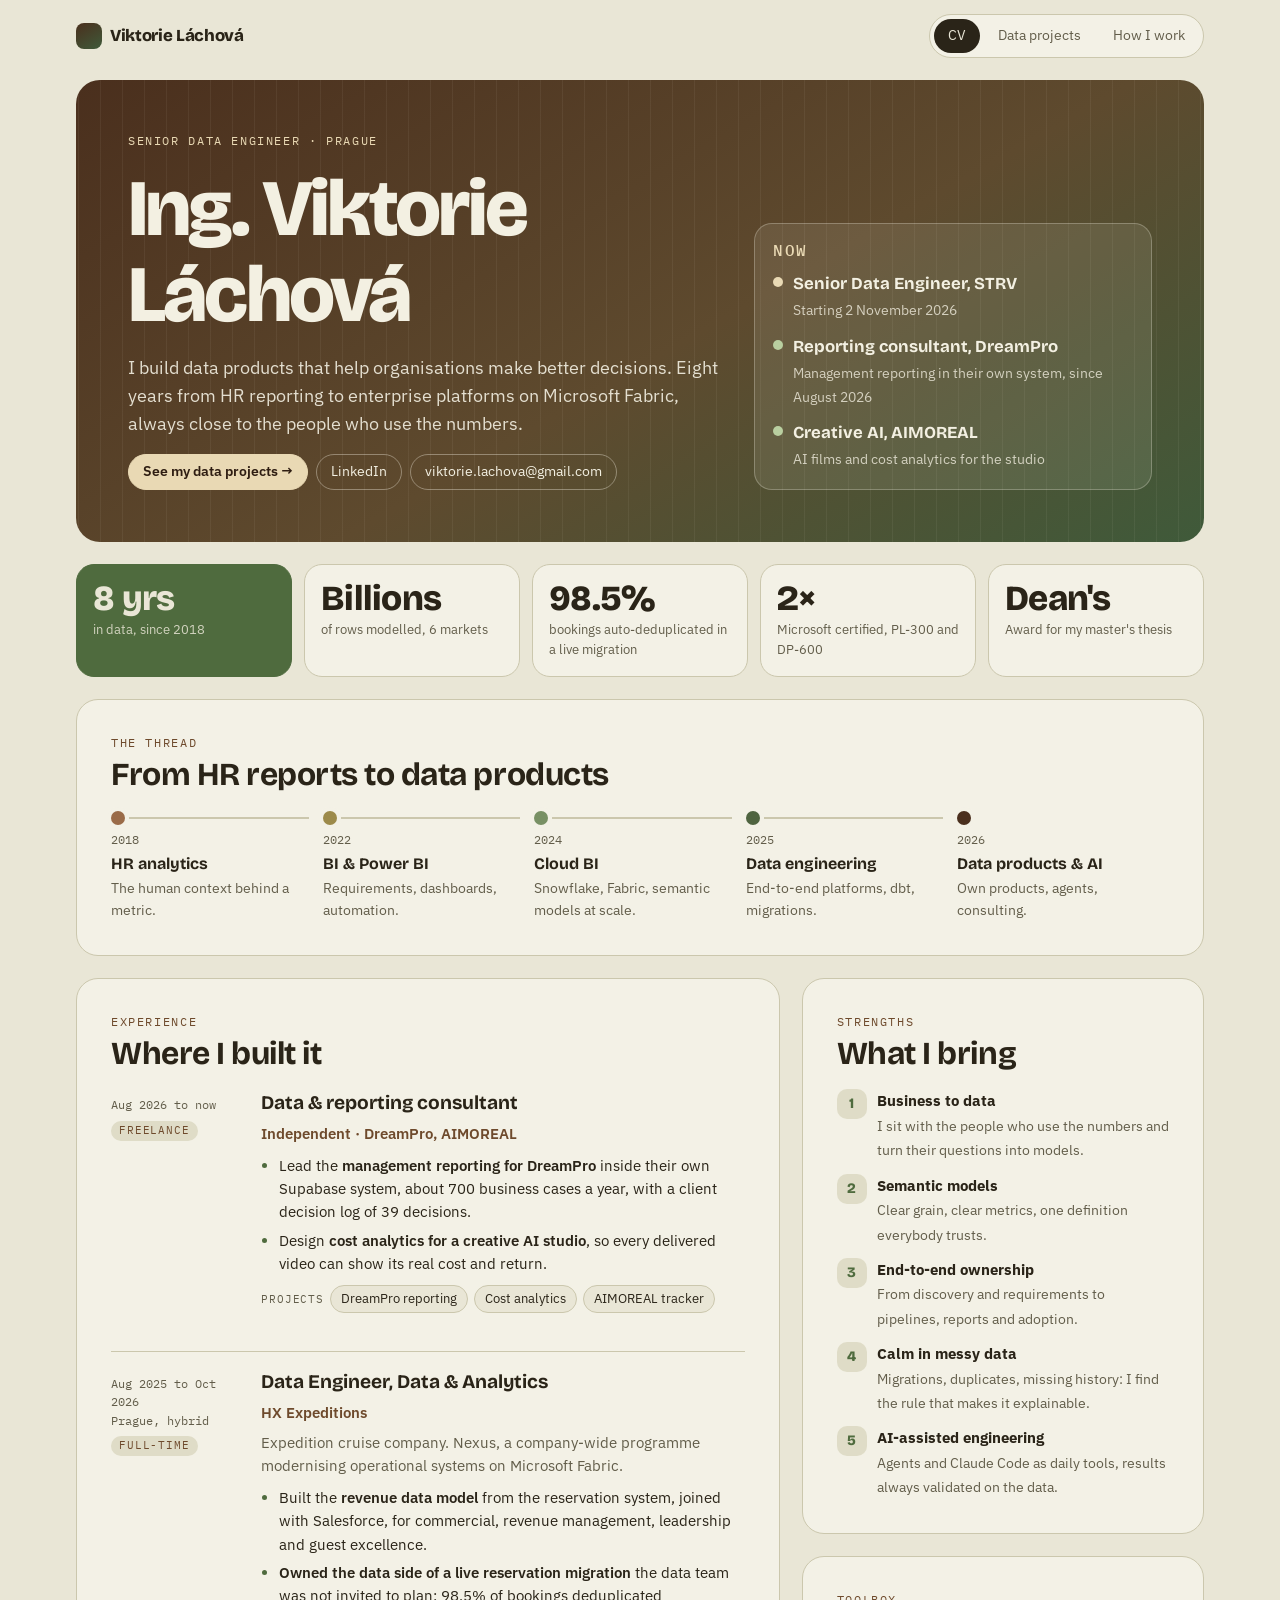
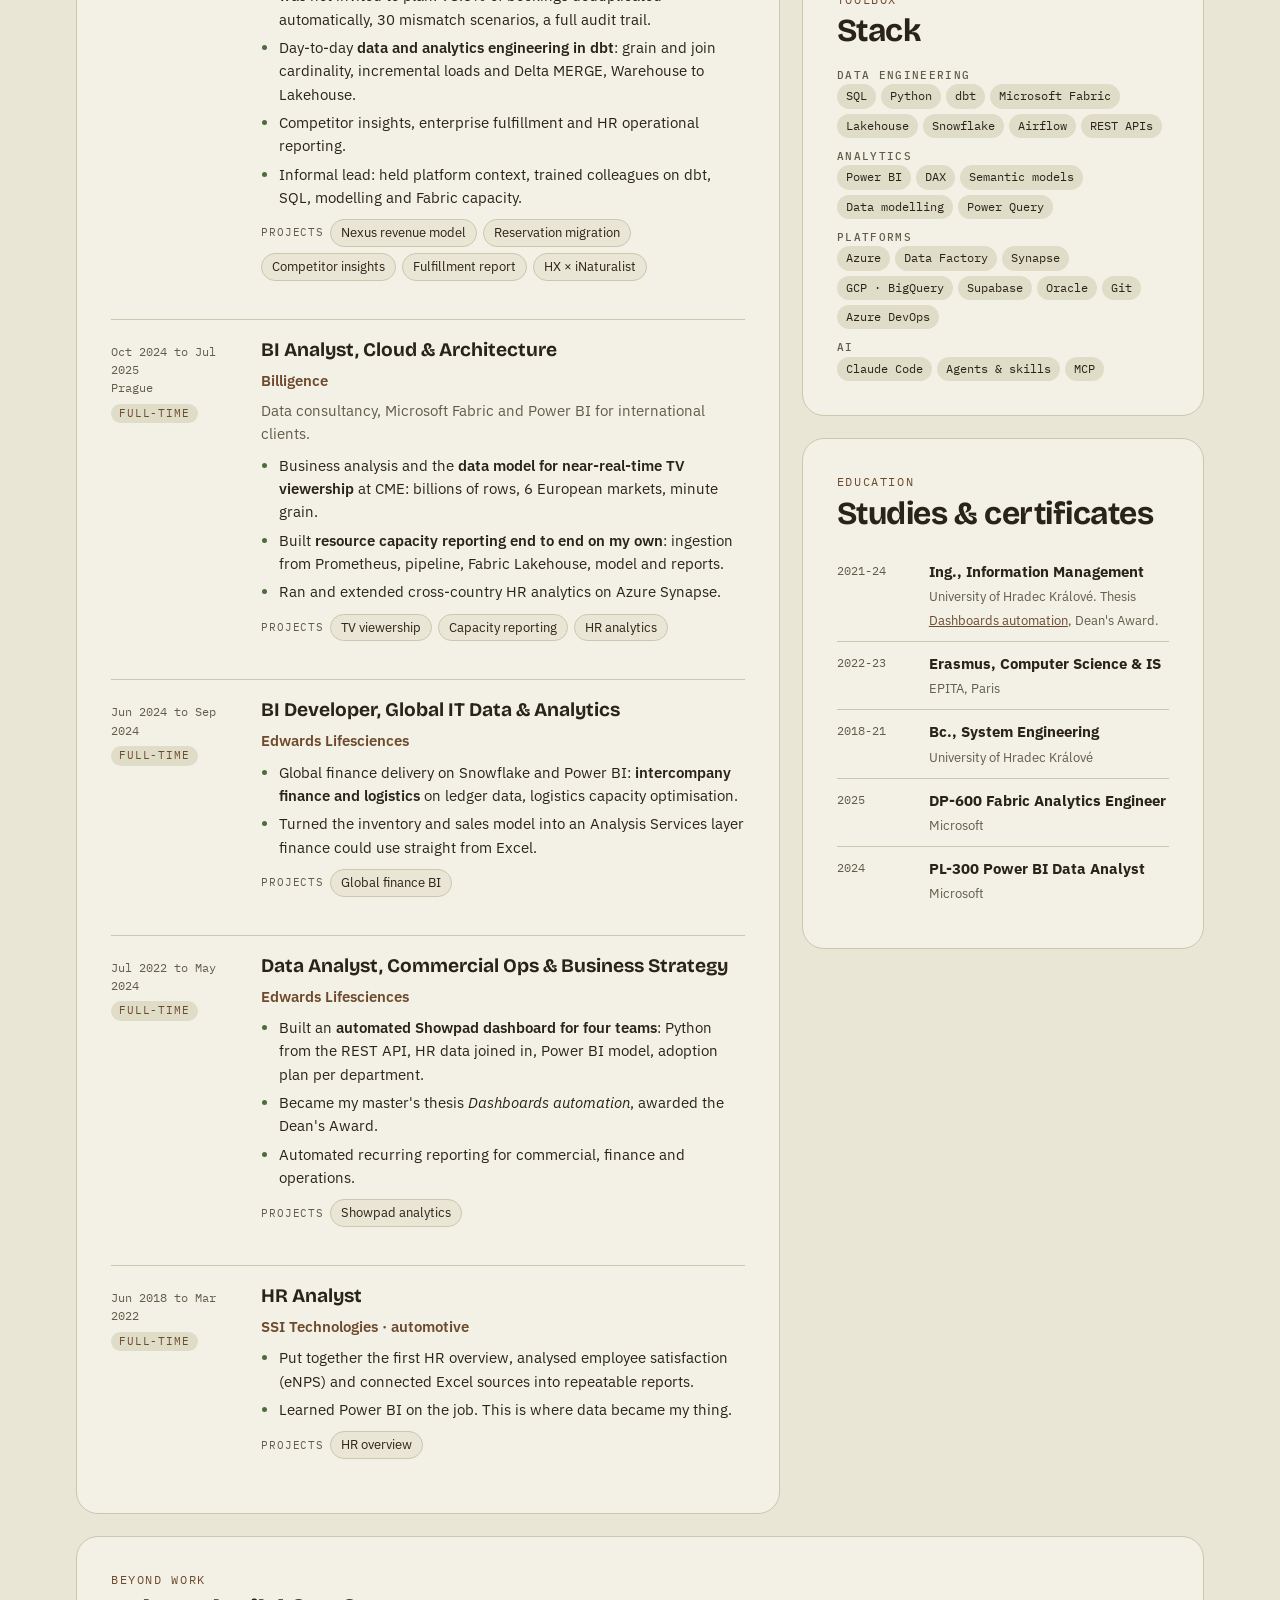
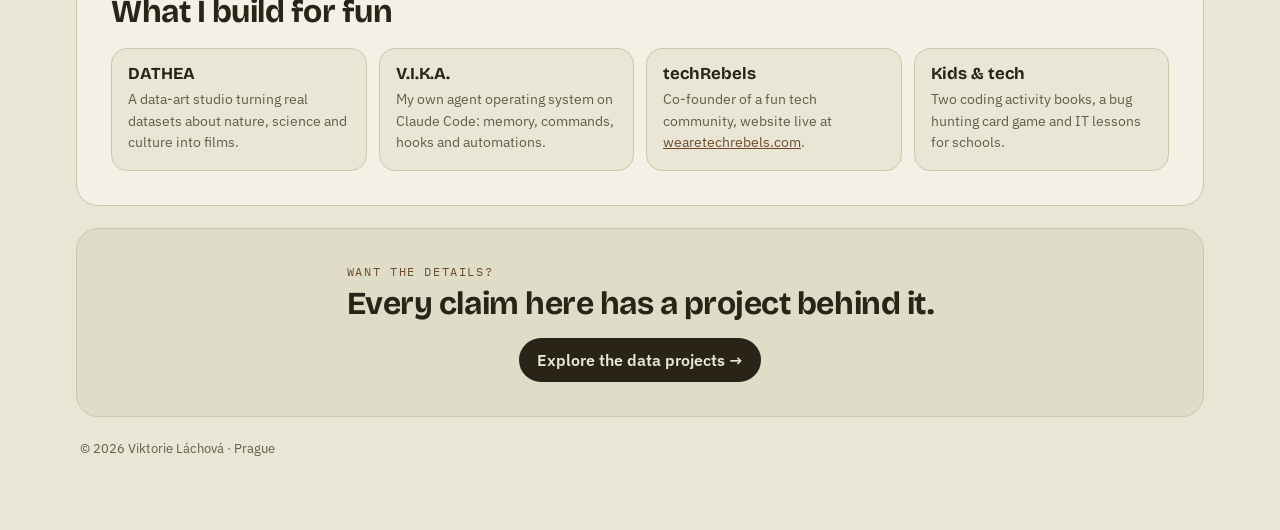
==== index.html @ 1d1a9256 "Portfolio site: CV, data projects and how I work Static site for GitHub Pages: CV page, interactive " ====
<!doctype html>
<html lang="en">
<meta charset="utf-8">
<meta name="viewport" content="width=device-width, initial-scale=1, viewport-fit=cover">
<title>Viktorie Láchová · CV</title>
<meta name="claude:viewport-fit-sides" content="cover">
<meta name="description" content="CV of Viktorie Láchová, Senior Data Engineer in Prague: data products, Microsoft Fabric, dbt, semantic models.">
<meta property="og:title" content="Viktorie Láchová · CV">
<meta property="og:description" content="Senior Data Engineer in Prague: data products, Microsoft Fabric, dbt, semantic models.">
<meta property="og:type" content="website">
<link rel="preconnect" href="https://fonts.googleapis.com">
<link rel="stylesheet" href="https://fonts.googleapis.com/css2?family=Bricolage+Grotesque:opsz,wght@12..96,500;12..96,700;12..96,800&family=IBM+Plex+Mono:wght@400;500&family=IBM+Plex+Sans:wght@400;500;600&display=swap">
<link rel="stylesheet" href="site.css">
<style>
/* CV page: brown-to-moss hero with "now" card, stat strip, career arc, then experience next to a sidebar of strengths, stack and education. */
.hero { border-radius: 24px; padding: clamp(26px, 5vw, 52px) clamp(20px, 5vw, 52px); color: var(--hero-ink);
  background: repeating-linear-gradient(90deg, rgba(245,238,223,0) 0 2px, rgba(245,238,223,0.06) 2px 3px, rgba(245,238,223,0) 3px 22px),
    linear-gradient(150deg, var(--hero-a) 0%, var(--hero-b) 55%, var(--hero-c) 100%);
  display: grid; grid-template-columns: minmax(0, 1.5fr) minmax(0, 1fr); gap: 28px; align-items: end; }
@media (max-width: 860px) { .hero { grid-template-columns: 1fr; } }
.hero .eyebrow { color: #E9D9B4; }
.hero-text { display: flex; flex-direction: column; gap: 16px; min-width: 0; }
.hero .lede { color: rgba(243, 240, 226, 0.9); font-size: 1.12rem; }
.contact { display: flex; flex-wrap: wrap; gap: 8px; }
.contact a, .contact button { color: var(--hero-ink); text-decoration: none; font-size: 0.88rem; border: 1px solid rgba(243,240,226,0.38); border-radius: 999px; padding: 6px 14px; background: transparent; cursor: pointer; }
.contact a:hover, .contact button:hover { background: rgba(243,240,226,0.12); }
.contact .primary { background: #E9D9B4; color: #2E1D12; border-color: #E9D9B4; font-weight: 600; }
.contact .primary:hover { background: #F3E8CC; }
.now { background: rgba(243,240,226,0.10); border: 1px solid rgba(243,240,226,0.28); border-radius: 18px; padding: 18px; display: flex; flex-direction: column; gap: 12px; }
.now h2 { font-size: 1rem; font-family: var(--f-mono); font-weight: 500; letter-spacing: 0.12em; text-transform: uppercase; color: #E9D9B4; }
.now-item { display: grid; grid-template-columns: 10px minmax(0, 1fr); gap: 10px; }
.now-item i { width: 10px; height: 10px; border-radius: 50%; background: #B9CFA0; margin-top: 6px; }
.now-item.next i { background: #E9D9B4; }
.now-item b { display: block; font-family: var(--f-display); font-size: 1.05rem; }
.now-item span { font-size: 0.86rem; color: rgba(243,240,226,0.78); }

.stats { display: grid; grid-template-columns: repeat(5, minmax(0, 1fr)); gap: 12px; }
@media (max-width: 860px) { .stats { grid-template-columns: repeat(2, minmax(0, 1fr)); } }
.stat { background: var(--sheet); border: 1px solid var(--line); border-radius: 18px; padding: 16px; display: flex; flex-direction: column; gap: 4px; min-width: 0; }
.stat b { font-family: var(--f-display); font-size: clamp(1.6rem, 3vw, 2.2rem); font-weight: 800; letter-spacing: -0.02em; line-height: 1; font-variant-numeric: tabular-nums; }
.stat span { font-size: 0.82rem; color: var(--muted); }
.stat:first-child { background: var(--moss); border-color: var(--moss); color: var(--paper); }
.stat:first-child span { color: var(--paper); opacity: 0.85; }

.arc { display: grid; grid-template-columns: repeat(5, minmax(0, 1fr)); gap: 0; position: relative; }
@media (max-width: 760px) { .arc { grid-template-columns: 1fr; gap: 14px; } }
.step { display: flex; flex-direction: column; gap: 6px; padding: 0 14px 0 0; position: relative; min-width: 0; }
.step .dot { display: flex; align-items: center; gap: 8px; }
.step .dot i { width: 14px; height: 14px; border-radius: 50%; background: var(--sc); flex: none; box-shadow: 0 0 0 4px var(--sheet); position: relative; z-index: 1; }
.step .dot::after { content: ""; flex: 1; height: 2px; background: var(--line); margin-left: -4px; }
.step:last-child .dot::after { display: none; }
@media (max-width: 760px) { .step .dot::after { display: none; } }
.step .yr { font-family: var(--f-mono); font-size: 0.74rem; color: var(--muted); }
.step h3 { font-size: 1rem; }
.step p { font-size: 0.86rem; color: var(--muted); }

.cols { display: grid; grid-template-columns: minmax(0, 1.75fr) minmax(0, 1fr); gap: 22px; align-items: start; }
@media (max-width: 900px) { .cols { grid-template-columns: 1fr; } }
.side { display: flex; flex-direction: column; gap: 22px; min-width: 0; }

.job { display: grid; grid-template-columns: 132px minmax(0, 1fr); gap: 18px; padding: 20px 0; border-top: 1px solid var(--line); }
.job:first-of-type { border-top: 0; padding-top: 4px; }
@media (max-width: 560px) { .job { grid-template-columns: 1fr; gap: 6px; } }
.when { font-family: var(--f-mono); font-size: 0.76rem; color: var(--muted); line-height: 1.5; padding-top: 3px; }
.when .badge { display: inline-block; margin-top: 6px; font-size: 0.66rem; letter-spacing: 0.08em; text-transform: uppercase; padding: 2px 8px; border-radius: 999px; background: var(--sheet-2); color: var(--sig); }
.what { display: flex; flex-direction: column; gap: 8px; min-width: 0; }
.what h3 { font-size: 1.2rem; }
.what .org { color: var(--sig); font-weight: 600; font-size: 0.95rem; }
.what .ctx { color: var(--muted); font-size: 0.92rem; }
.what ul { margin: 0; padding-left: 18px; display: flex; flex-direction: column; gap: 5px; font-size: 0.94rem; }
.what li::marker { color: var(--moss); }
.what strong { font-weight: 600; }
.proj { display: flex; flex-wrap: wrap; gap: 6px; align-items: center; margin-top: 2px; }
.proj span { font-family: var(--f-mono); font-size: 0.7rem; color: var(--muted); text-transform: uppercase; letter-spacing: 0.08em; }
.proj a { font-size: 0.8rem; text-decoration: none; padding: 3px 10px; border-radius: 999px; border: 1px solid var(--line); background: var(--paper); color: var(--ink); }
.proj a:hover { border-color: var(--moss); color: var(--moss); }

.strengths { display: flex; flex-direction: column; gap: 12px; }
.strength { display: grid; grid-template-columns: 30px minmax(0, 1fr); gap: 10px; }
.strength .ic { width: 30px; height: 30px; border-radius: 10px; background: var(--sheet-2); display: grid; place-items: center; font-family: var(--f-display); font-weight: 800; color: var(--moss); font-size: 0.9rem; }
.strength b { display: block; font-size: 0.95rem; }
.strength span { font-size: 0.86rem; color: var(--muted); }
.stack { display: flex; flex-direction: column; gap: 10px; }
.stack h4 { margin: 0; font-family: var(--f-mono); font-size: 0.7rem; letter-spacing: 0.12em; text-transform: uppercase; color: var(--muted); font-weight: 500; }
.stack .tags { display: flex; flex-wrap: wrap; gap: 5px; }
.stack .tag { font-size: 0.74rem; padding: 3px 9px; color: var(--ink); }
.li { display: grid; grid-template-columns: 82px minmax(0, 1fr); gap: 10px; padding: 10px 0; border-top: 1px solid var(--line); }
.li:first-of-type { border-top: 0; }
.li .yr { font-family: var(--f-mono); font-size: 0.74rem; color: var(--muted); padding-top: 2px; }
.li b { display: block; font-size: 0.94rem; }
.li span { font-size: 0.84rem; color: var(--muted); }
.beyond { display: grid; grid-template-columns: repeat(4, minmax(0, 1fr)); gap: 12px; }
@media (max-width: 900px) { .beyond { grid-template-columns: repeat(2, minmax(0, 1fr)); } }
@media (max-width: 520px) { .beyond { grid-template-columns: 1fr; } }
.b { background: var(--paper); border: 1px solid var(--line); border-radius: 16px; padding: 16px; display: flex; flex-direction: column; gap: 6px; min-width: 0; }
.b p { font-size: 0.88rem; color: var(--muted); }
.cta { display: flex; justify-content: space-between; align-items: center; gap: 16px; flex-wrap: wrap; background: var(--sheet-2); }
.cta a { background: var(--ink); color: var(--paper); text-decoration: none; padding: 10px 18px; border-radius: 999px; font-weight: 600; }
footer { font-size: 0.8rem; color: var(--muted); padding: 0 4px; }
</style>

<div class="wrap">
  <nav class="topnav" aria-label="Pages">
    <a class="brand" href="index.html"><i></i>Viktorie Láchová</a>
    <div class="pages"><a href="index.html" aria-current="page">CV</a><a href="projects.html">Data projects</a><a href="how-i-work.html">How I work</a></div>
  </nav>

  <header class="hero">
    <div class="hero-text">
      <span class="eyebrow">Senior Data Engineer · Prague</span>
      <h1>Ing. Viktorie Láchová</h1>
      <p class="lede">I build data products that help organisations make better decisions. Eight years from HR reporting to enterprise platforms on Microsoft Fabric, always close to the people who use the numbers.</p>
      <div class="contact">
        <a class="primary" href="projects.html">See my data projects →</a>
        <a href="https://www.linkedin.com/in/viktorielachova" target="_blank" rel="noopener">LinkedIn</a>
        <button type="button" id="copyMail" data-mail="viktorie.lachova@gmail.com">viktorie.lachova@gmail.com</button>
      </div>
    </div>
    <aside class="now" aria-label="Now">
      <h2>Now</h2>
      <div class="now-item next"><i></i><div><b>Senior Data Engineer, STRV</b><span>Starting 2 November 2026</span></div></div>
      <div class="now-item"><i></i><div><b>Reporting consultant, DreamPro</b><span>Management reporting in their own system, since August 2026</span></div></div>
      <div class="now-item"><i></i><div><b>Creative AI, AIMOREAL</b><span>AI films and cost analytics for the studio</span></div></div>
    </aside>
  </header>

  <div class="stats" aria-label="Highlights">
    <div class="stat"><b>8 yrs</b><span>in data, since 2018</span></div>
    <div class="stat"><b>Billions</b><span>of rows modelled, 6 markets</span></div>
    <div class="stat"><b>98.5%</b><span>bookings auto-deduplicated in a live migration</span></div>
    <div class="stat"><b>2×</b><span>Microsoft certified, PL-300 and DP-600</span></div>
    <div class="stat"><b>Dean's</b><span>Award for my master's thesis</span></div>
  </div>

  <section aria-labelledby="arc-h">
    <div class="sec-head"><span class="eyebrow">The thread</span><h2 id="arc-h">From HR reports to data products</h2></div>
    <div class="arc">
      <div class="step" style="--sc: var(--c-ba)"><div class="dot"><i></i></div><span class="yr">2018</span><h3>HR analytics</h3><p>The human context behind a metric.</p></div>
      <div class="step" style="--sc: var(--c-da)"><div class="dot"><i></i></div><span class="yr">2022</span><h3>BI & Power BI</h3><p>Requirements, dashboards, automation.</p></div>
      <div class="step" style="--sc: var(--c-ae)"><div class="dot"><i></i></div><span class="yr">2024</span><h3>Cloud BI</h3><p>Snowflake, Fabric, semantic models at scale.</p></div>
      <div class="step" style="--sc: var(--c-de)"><div class="dot"><i></i></div><span class="yr">2025</span><h3>Data engineering</h3><p>End-to-end platforms, dbt, migrations.</p></div>
      <div class="step" style="--sc: var(--c-me)"><div class="dot"><i></i></div><span class="yr">2026</span><h3>Data products & AI</h3><p>Own products, agents, consulting.</p></div>
    </div>
  </section>

  <div class="cols">
    <section aria-labelledby="exp-h">
      <div class="sec-head"><span class="eyebrow">Experience</span><h2 id="exp-h">Where I built it</h2></div>

      <article class="job">
        <div class="when">Aug 2026 to now<br><span class="badge">Freelance</span></div>
        <div class="what">
          <h3>Data & reporting consultant</h3>
          <span class="org">Independent · DreamPro, AIMOREAL</span>
          <ul>
            <li>Lead the <strong>management reporting for DreamPro</strong> inside their own Supabase system, about 700 business cases a year, with a client decision log of 39 decisions.</li>
            <li>Design <strong>cost analytics for a creative AI studio</strong>, so every delivered video can show its real cost and return.</li>
          </ul>
          <div class="proj"><span>Projects</span><a href="projects.html#dreampro">DreamPro reporting</a><a href="projects.html#aimoreal-cost">Cost analytics</a><a href="projects.html#aimoreal-tracker">AIMOREAL tracker</a></div>
        </div>
      </article>

      <article class="job">
        <div class="when">Aug 2025 to Oct 2026<br>Prague, hybrid<br><span class="badge">Full-time</span></div>
        <div class="what">
          <h3>Data Engineer, Data & Analytics</h3>
          <span class="org">HX Expeditions</span>
          <span class="ctx">Expedition cruise company. Nexus, a company-wide programme modernising operational systems on Microsoft Fabric.</span>
          <ul>
            <li>Built the <strong>revenue data model</strong> from the reservation system, joined with Salesforce, for commercial, revenue management, leadership and guest excellence.</li>
            <li><strong>Owned the data side of a live reservation migration</strong> the data team was not invited to plan: 98.5% of bookings deduplicated automatically, 30 mismatch scenarios, a full audit trail.</li>
            <li>Day-to-day <strong>data and analytics engineering in dbt</strong>: grain and join cardinality, incremental loads and Delta MERGE, Warehouse to Lakehouse.</li>
            <li>Competitor insights, enterprise fulfillment and HR operational reporting.</li>
            <li>Informal lead: held platform context, trained colleagues on dbt, SQL, modelling and Fabric capacity.</li>
          </ul>
          <div class="proj"><span>Projects</span><a href="projects.html#hx-nexus">Nexus revenue model</a><a href="projects.html#hx-migration">Reservation migration</a><a href="projects.html#hx-competitor">Competitor insights</a><a href="projects.html#hx-fulfillment">Fulfillment report</a><a href="projects.html#hx-inaturalist">HX × iNaturalist</a></div>
        </div>
      </article>

      <article class="job">
        <div class="when">Oct 2024 to Jul 2025<br>Prague<br><span class="badge">Full-time</span></div>
        <div class="what">
          <h3>BI Analyst, Cloud & Architecture</h3>
          <span class="org">Billigence</span>
          <span class="ctx">Data consultancy, Microsoft Fabric and Power BI for international clients.</span>
          <ul>
            <li>Business analysis and the <strong>data model for near-real-time TV viewership</strong> at CME: billions of rows, 6 European markets, minute grain.</li>
            <li>Built <strong>resource capacity reporting end to end on my own</strong>: ingestion from Prometheus, pipeline, Fabric Lakehouse, model and reports.</li>
            <li>Ran and extended cross-country HR analytics on Azure Synapse.</li>
          </ul>
          <div class="proj"><span>Projects</span><a href="projects.html#billigence-tv">TV viewership</a><a href="projects.html#billigence-prometheus">Capacity reporting</a><a href="projects.html#billigence-hr">HR analytics</a></div>
        </div>
      </article>

      <article class="job">
        <div class="when">Jun 2024 to Sep 2024<br><span class="badge">Full-time</span></div>
        <div class="what">
          <h3>BI Developer, Global IT Data & Analytics</h3>
          <span class="org">Edwards Lifesciences</span>
          <ul>
            <li>Global finance delivery on Snowflake and Power BI: <strong>intercompany finance and logistics</strong> on ledger data, logistics capacity optimisation.</li>
            <li>Turned the inventory and sales model into an Analysis Services layer finance could use straight from Excel.</li>
          </ul>
          <div class="proj"><span>Projects</span><a href="projects.html#edwards-finance">Global finance BI</a></div>
        </div>
      </article>

      <article class="job">
        <div class="when">Jul 2022 to May 2024<br><span class="badge">Full-time</span></div>
        <div class="what">
          <h3>Data Analyst, Commercial Ops & Business Strategy</h3>
          <span class="org">Edwards Lifesciences</span>
          <ul>
            <li>Built an <strong>automated Showpad dashboard for four teams</strong>: Python from the REST API, HR data joined in, Power BI model, adoption plan per department.</li>
            <li>Became my master's thesis <em>Dashboards automation</em>, awarded the Dean's Award.</li>
            <li>Automated recurring reporting for commercial, finance and operations.</li>
          </ul>
          <div class="proj"><span>Projects</span><a href="projects.html#edwards-showpad">Showpad analytics</a></div>
        </div>
      </article>

      <article class="job">
        <div class="when">Jun 2018 to Mar 2022<br><span class="badge">Full-time</span></div>
        <div class="what">
          <h3>HR Analyst</h3>
          <span class="org">SSI Technologies · automotive</span>
          <ul>
            <li>Put together the first HR overview, analysed employee satisfaction (eNPS) and connected Excel sources into repeatable reports.</li>
            <li>Learned Power BI on the job. This is where data became my thing.</li>
          </ul>
          <div class="proj"><span>Projects</span><a href="projects.html#ssi-hr">HR overview</a></div>
        </div>
      </article>
    </section>

    <div class="side">
      <section aria-labelledby="str-h">
        <div class="sec-head"><span class="eyebrow">Strengths</span><h2 id="str-h">What I bring</h2></div>
        <div class="strengths">
          <div class="strength"><span class="ic">1</span><div><b>Business to data</b><span>I sit with the people who use the numbers and turn their questions into models.</span></div></div>
          <div class="strength"><span class="ic">2</span><div><b>Semantic models</b><span>Clear grain, clear metrics, one definition everybody trusts.</span></div></div>
          <div class="strength"><span class="ic">3</span><div><b>End-to-end ownership</b><span>From discovery and requirements to pipelines, reports and adoption.</span></div></div>
          <div class="strength"><span class="ic">4</span><div><b>Calm in messy data</b><span>Migrations, duplicates, missing history: I find the rule that makes it explainable.</span></div></div>
          <div class="strength"><span class="ic">5</span><div><b>AI-assisted engineering</b><span>Agents and Claude Code as daily tools, results always validated on the data.</span></div></div>
        </div>
      </section>

      <section aria-labelledby="stack-h">
        <div class="sec-head"><span class="eyebrow">Toolbox</span><h2 id="stack-h">Stack</h2></div>
        <div class="stack">
          <div><h4>Data engineering</h4><div class="tags"><span class="tag">SQL</span><span class="tag">Python</span><span class="tag">dbt</span><span class="tag">Microsoft Fabric</span><span class="tag">Lakehouse</span><span class="tag">Snowflake</span><span class="tag">Airflow</span><span class="tag">REST APIs</span></div></div>
          <div><h4>Analytics</h4><div class="tags"><span class="tag">Power BI</span><span class="tag">DAX</span><span class="tag">Semantic models</span><span class="tag">Data modelling</span><span class="tag">Power Query</span></div></div>
          <div><h4>Platforms</h4><div class="tags"><span class="tag">Azure</span><span class="tag">Data Factory</span><span class="tag">Synapse</span><span class="tag">GCP · BigQuery</span><span class="tag">Supabase</span><span class="tag">Oracle</span><span class="tag">Git</span><span class="tag">Azure DevOps</span></div></div>
          <div><h4>AI</h4><div class="tags"><span class="tag">Claude Code</span><span class="tag">Agents & skills</span><span class="tag">MCP</span></div></div>
        </div>
      </section>

      <section aria-labelledby="edu-h">
        <div class="sec-head"><span class="eyebrow">Education</span><h2 id="edu-h">Studies & certificates</h2></div>
        <div>
          <div class="li"><span class="yr">2021-24</span><div><b>Ing., Information Management</b><span>University of Hradec Králové. Thesis <a href="https://theses.cz/id/qwyja7/" target="_blank" rel="noopener">Dashboards automation</a>, Dean's Award.</span></div></div>
          <div class="li"><span class="yr">2022-23</span><div><b>Erasmus, Computer Science & IS</b><span>EPITA, Paris</span></div></div>
          <div class="li"><span class="yr">2018-21</span><div><b>Bc., System Engineering</b><span>University of Hradec Králové</span></div></div>
          <div class="li"><span class="yr">2025</span><div><b>DP-600 Fabric Analytics Engineer</b><span>Microsoft</span></div></div>
          <div class="li"><span class="yr">2024</span><div><b>PL-300 Power BI Data Analyst</b><span>Microsoft</span></div></div>
        </div>
      </section>
    </div>
  </div>

  <section aria-labelledby="bey-h">
    <div class="sec-head"><span class="eyebrow">Beyond work</span><h2 id="bey-h">What I build for fun</h2></div>
    <div class="beyond">
      <div class="b"><h3>DATHEA</h3><p>A data-art studio turning real datasets about nature, science and culture into films.</p></div>
      <div class="b"><h3>V.I.K.A.</h3><p>My own agent operating system on Claude Code: memory, commands, hooks and automations.</p></div>
      <div class="b"><h3>techRebels</h3><p>Co-founder of a fun tech community, website live at <a href="https://wearetechrebels.com" target="_blank" rel="noopener">wearetechrebels.com</a>.</p></div>
      <div class="b"><h3>Kids & tech</h3><p>Two coding activity books, a bug hunting card game and IT lessons for schools.</p></div>
    </div>
  </section>

  <section class="cta">
    <div class="sec-head"><span class="eyebrow">Want the details?</span><h2>Every claim here has a project behind it.</h2></div>
    <a href="projects.html">Explore the data projects →</a>
  </section>

  <footer>© 2026 Viktorie Láchová · Prague</footer>
</div>

<script>
const btn = document.getElementById("copyMail");
btn.addEventListener("click", async () => {
  const mail = btn.dataset.mail;
  try { await navigator.clipboard.writeText(mail); btn.textContent = "Email copied"; }
  catch { const r = document.createRange(); r.selectNodeContents(btn); const s = getSelection(); s.removeAllRanges(); s.addRange(r); }
  setTimeout(() => { btn.textContent = mail; }, 1800);
});
</script>
---- site.css ----
/* Shared look for all portfolio pages: earthy brown to moss green, beige paper, Bricolage Grotesque + IBM Plex. */
:root {
  color-scheme: light;
  --paper: #E9E6D6; --sheet: #F3F1E6; --sheet-2: #DFDCC7;
  --ink: #2A2418; --muted: #625D4A; --line: #CBC7AD; --grid: #C3BEA0;
  --hero-a: #4A2F1D; --hero-b: #5E4A2E; --hero-c: #3F5A3A; --hero-ink: #F3F0E2;
  --sig: #6E4A2C; --moss: #4F6B3E; --up: #4F6B3E; --down: #9A5A36;
  --c-de: #4F6440; --c-ae: #789064; --c-da: #9C8A4A; --c-ba: #9A6B48;
  --c-ds: #66703A; --c-mle: #7D705A; --c-aie: #A8653E; --c-me: #4A2F1D;
  --k-job: #6B4630; --k-freelance: #4F6B3E; --k-case: #9C8A4A; --k-project: #789064; --k-creative: #9A6B48;
  --f-display: "Bricolage Grotesque", "Segoe UI", system-ui, sans-serif;
  --f-body: "IBM Plex Sans", "Segoe UI", system-ui, sans-serif;
  --f-mono: "IBM Plex Mono", ui-monospace, Consolas, monospace;
}
@media (prefers-color-scheme: dark) { :root:not([data-theme="light"]) {
  color-scheme: dark;
  --paper: #191B14; --sheet: #22251B; --sheet-2: #2C3023; --ink: #EEEBDC; --muted: #ADA98F; --line: #3B3F2E; --grid: #444833;
  --hero-a: #2E1D12; --hero-b: #45361F; --hero-c: #2F4529;
  --sig: #D2AE80; --moss: #A8BF8F; --up: #A8BF8F; --down: #D9977A;
  --c-de: #94A585; --c-ae: #B3C6A2; --c-da: #D3C182; --c-ba: #CC9D7E; --c-ds: #A9AE68; --c-mle: #B8AA92; --c-aie: #E09B6E; --c-me: #E3C49A;
  --k-job: #D2A57E; --k-freelance: #A8BF8F; --k-case: #D3C182; --k-project: #B3C6A2; --k-creative: #CC9D7E;
} }
:root[data-theme="dark"] {
  color-scheme: dark;
  --paper: #191B14; --sheet: #22251B; --sheet-2: #2C3023; --ink: #EEEBDC; --muted: #ADA98F; --line: #3B3F2E; --grid: #444833;
  --hero-a: #2E1D12; --hero-b: #45361F; --hero-c: #2F4529;
  --sig: #D2AE80; --moss: #A8BF8F; --up: #A8BF8F; --down: #D9977A;
  --c-de: #94A585; --c-ae: #B3C6A2; --c-da: #D3C182; --c-ba: #CC9D7E; --c-ds: #A9AE68; --c-mle: #B8AA92; --c-aie: #E09B6E; --c-me: #E3C49A;
  --k-job: #D2A57E; --k-freelance: #A8BF8F; --k-case: #D3C182; --k-project: #B3C6A2; --k-creative: #CC9D7E;
}
* { box-sizing: border-box; }
html { scroll-behavior: smooth; }
@media (prefers-reduced-motion: reduce) { html { scroll-behavior: auto; } }
body { background: var(--paper); color: var(--ink); font-family: var(--f-body); font-size: 15.5px; line-height: 1.55; margin: 0; }
.wrap { max-width: 1160px; margin: 0 auto; padding-block: 14px 72px;
  padding-left: max(16px, env(safe-area-inset-left, 0px)); padding-right: max(16px, env(safe-area-inset-right, 0px));
  display: flex; flex-direction: column; gap: 22px; }
h1, h2, h3 { font-family: var(--f-display); text-wrap: balance; margin: 0; line-height: 1.08; }
h1 { font-size: clamp(2.5rem, 8vw, 5rem); font-weight: 800; letter-spacing: -0.035em; }
h2 { font-size: clamp(1.45rem, 3.2vw, 2rem); font-weight: 700; letter-spacing: -0.015em; }
h3 { font-size: 1.05rem; font-weight: 700; }
p { margin: 0; max-width: 68ch; }
a { color: var(--sig); }
.eyebrow { font-family: var(--f-mono); font-size: 0.72rem; letter-spacing: 0.14em; text-transform: uppercase; color: var(--sig); }
.muted { color: var(--muted); }
:focus-visible { outline: 2px solid var(--sig); outline-offset: 2px; }
button { font: inherit; color: inherit; }
section { background: var(--sheet); border: 1px solid var(--line); border-radius: 22px; padding: clamp(18px, 4vw, 34px); display: flex; flex-direction: column; gap: 18px; scroll-margin-top: 12px; }
.sec-head { display: flex; flex-direction: column; gap: 6px; }
.tag { font-family: var(--f-mono); font-size: 0.68rem; padding: 2px 8px; border-radius: 999px; background: var(--sheet-2); color: var(--muted); }

/* site navigation shared by every page */
.topnav { display: flex; align-items: center; justify-content: space-between; gap: 12px; flex-wrap: wrap; }
.brand { font-family: var(--f-display); font-weight: 800; font-size: 1.05rem; letter-spacing: -0.02em; color: var(--ink); text-decoration: none; display: inline-flex; align-items: center; gap: 8px; }
.brand i { width: 26px; height: 26px; border-radius: 8px; background: linear-gradient(150deg, var(--hero-a), var(--hero-c)); display: inline-block; }
.pages { display: flex; gap: 4px; background: var(--sheet); border: 1px solid var(--line); border-radius: 999px; padding: 4px; }
.pages a { text-decoration: none; color: var(--muted); font-size: 0.88rem; padding: 6px 14px; border-radius: 999px; }
.pages a:hover { color: var(--ink); }
.pages a[aria-current="page"] { background: var(--ink); color: var(--paper); }
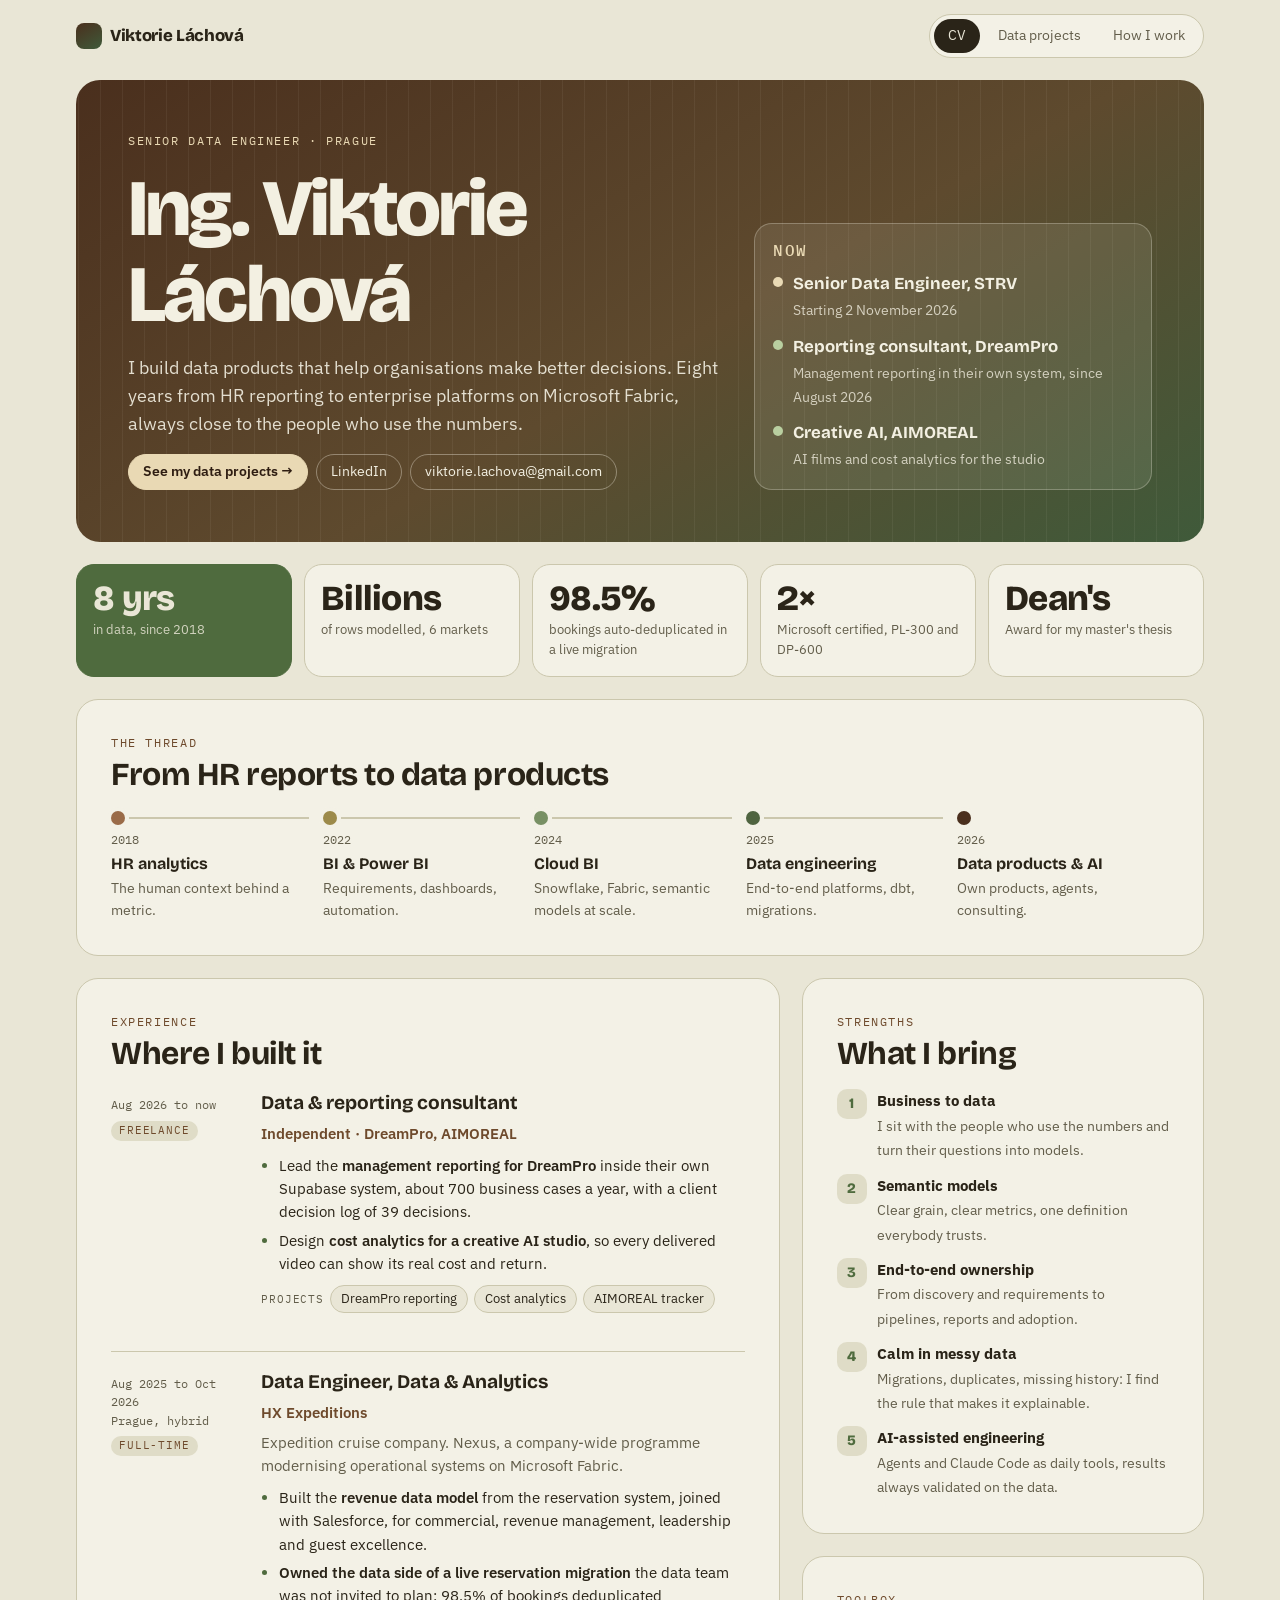
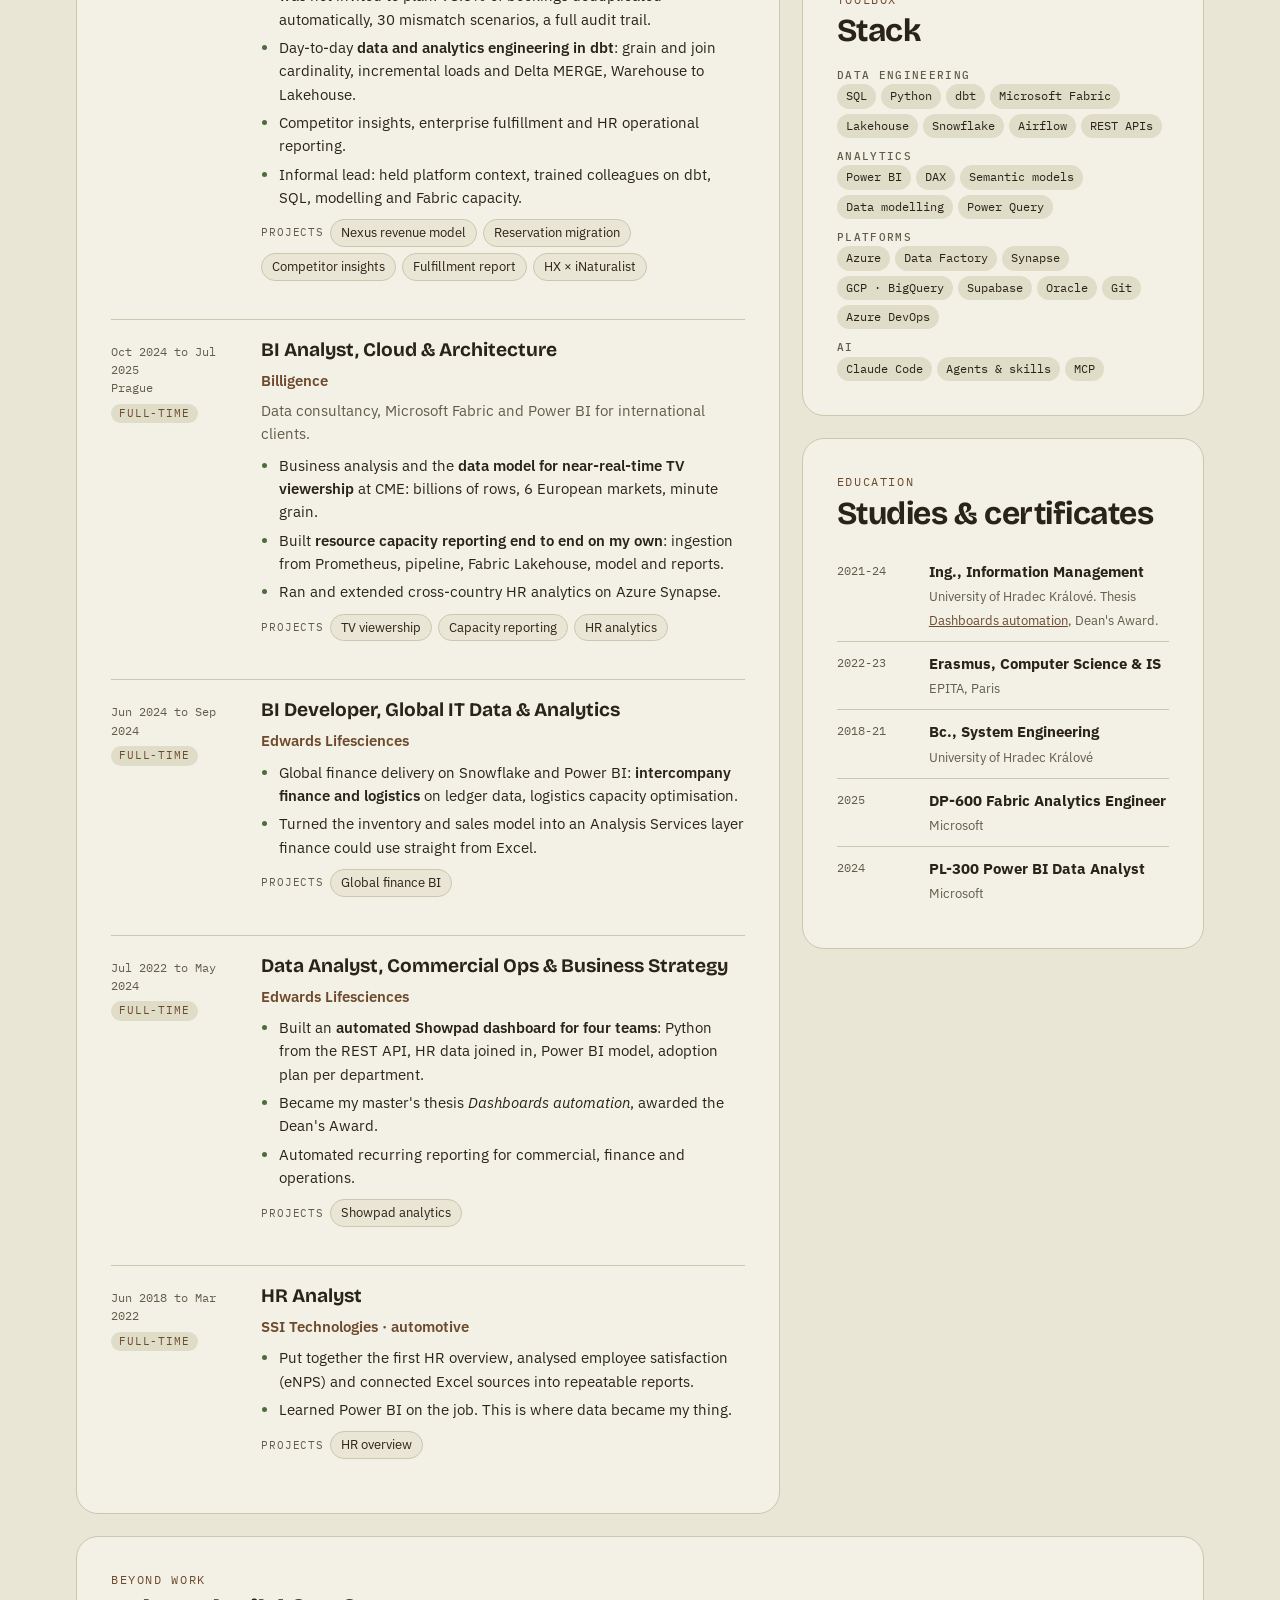
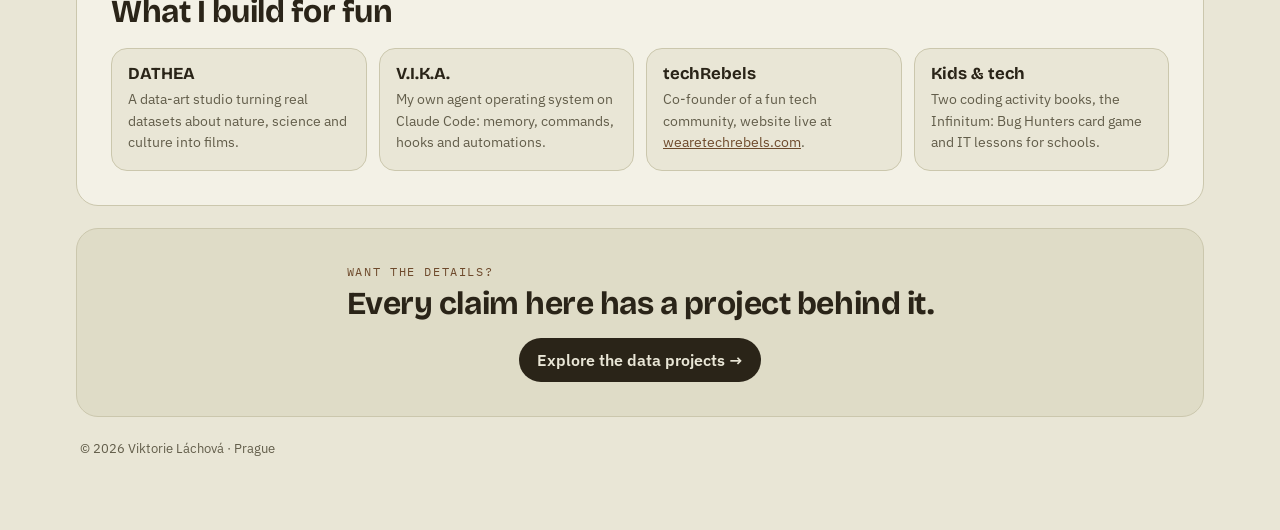
==== commit f985c7a0: "Add Infinitum: Bug Hunters as its own project Co-Authored-By: Claude Opus 5.5 <noreply@anthropic.com" ====
--- a/index.html
+++ b/index.html
@@ -274,7 +274,7 @@
       <div class="b"><h3>DATHEA</h3><p>A data-art studio turning real datasets about nature, science and culture into films.</p></div>
       <div class="b"><h3>V.I.K.A.</h3><p>My own agent operating system on Claude Code: memory, commands, hooks and automations.</p></div>
       <div class="b"><h3>techRebels</h3><p>Co-founder of a fun tech community, website live at <a href="https://wearetechrebels.com" target="_blank" rel="noopener">wearetechrebels.com</a>.</p></div>
-      <div class="b"><h3>Kids & tech</h3><p>Two coding activity books, a bug hunting card game and IT lessons for schools.</p></div>
+      <div class="b"><h3>Kids & tech</h3><p>Two coding activity books, the Infinitum: Bug Hunters card game and IT lessons for schools.</p></div>
     </div>
   </section>
 
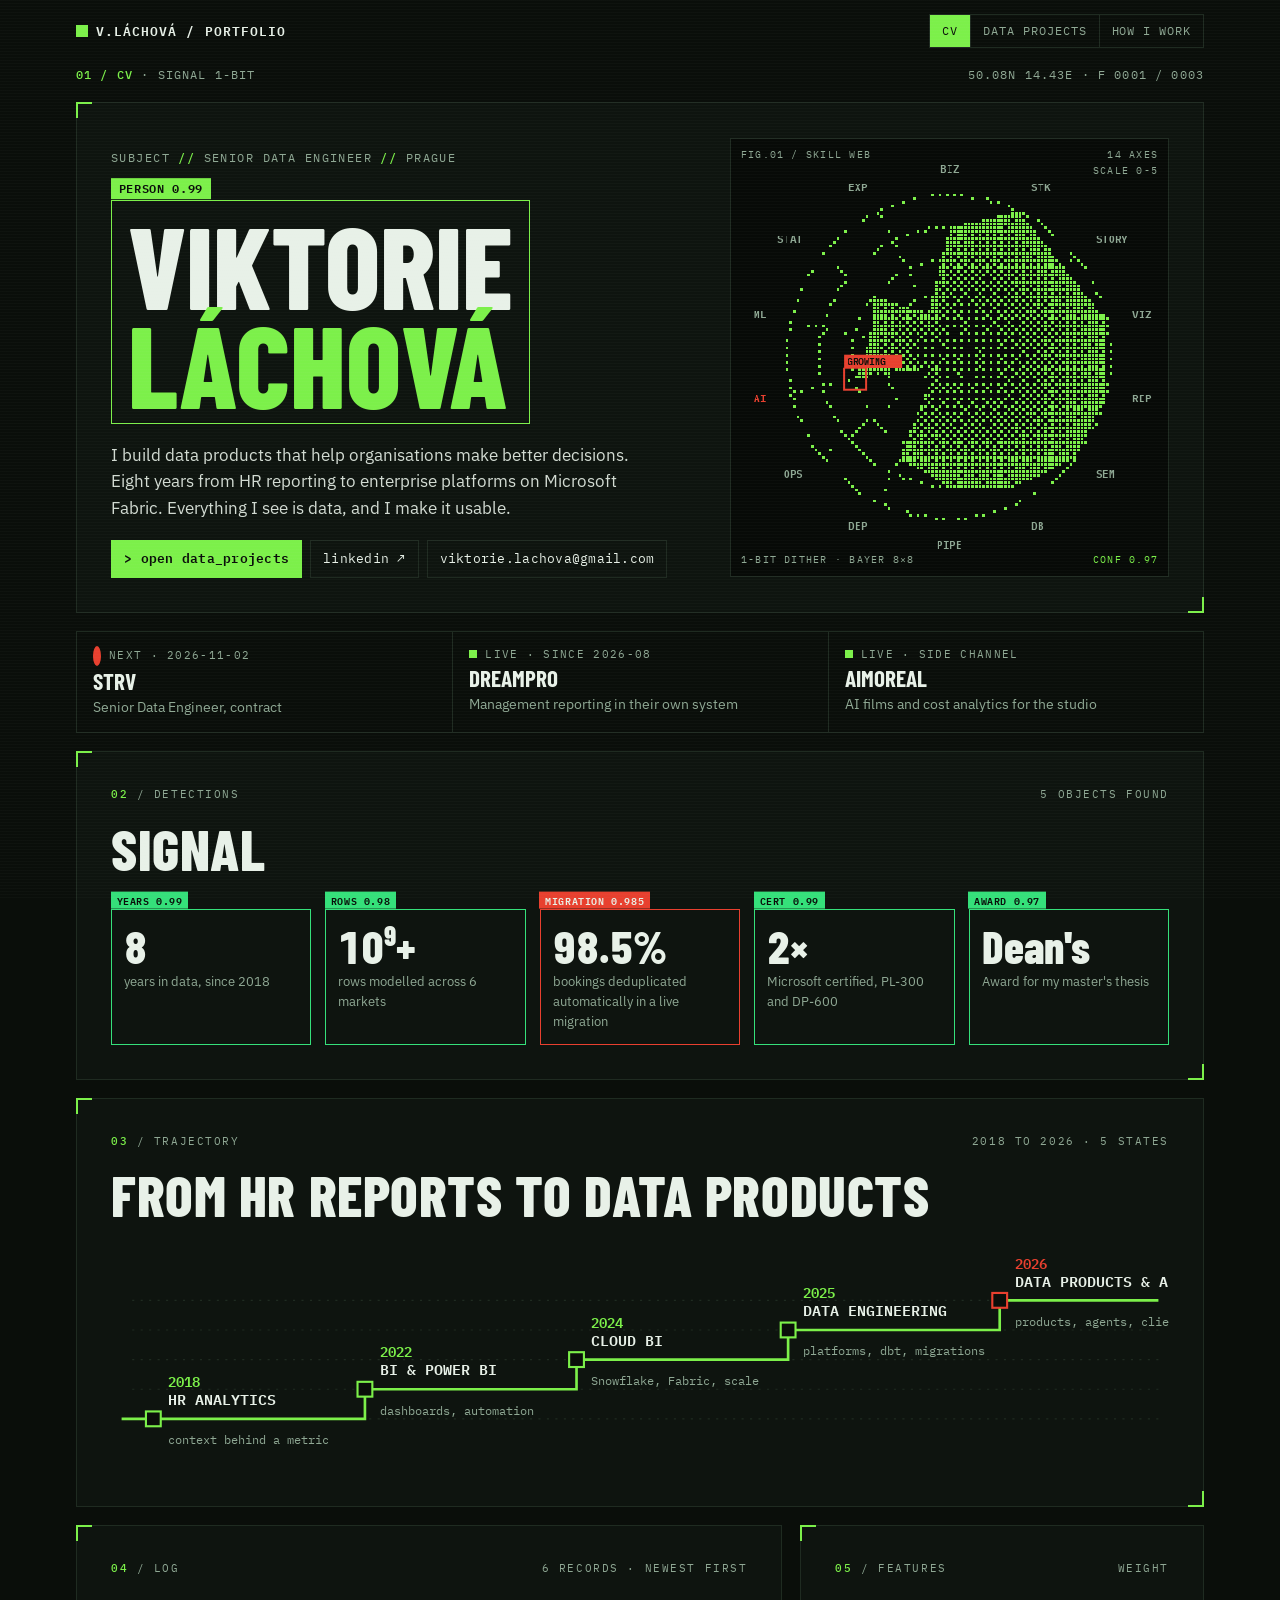
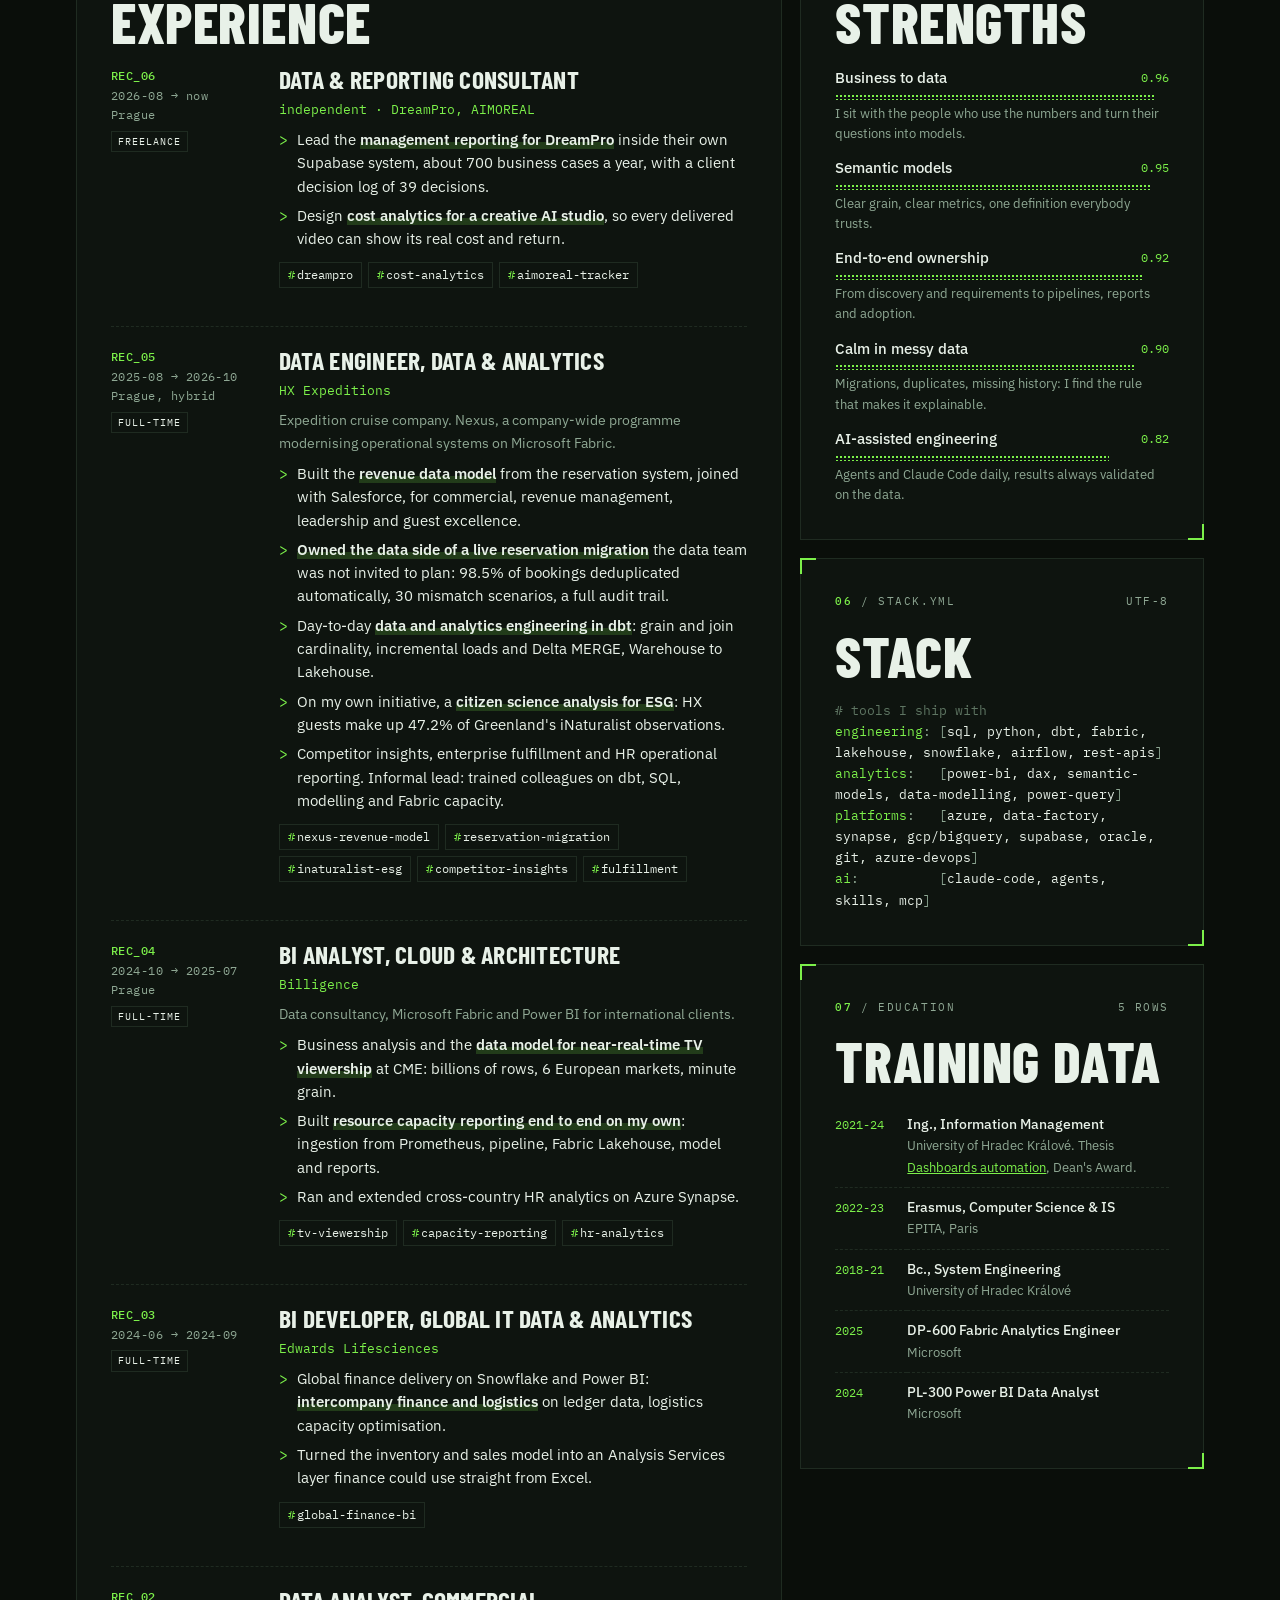
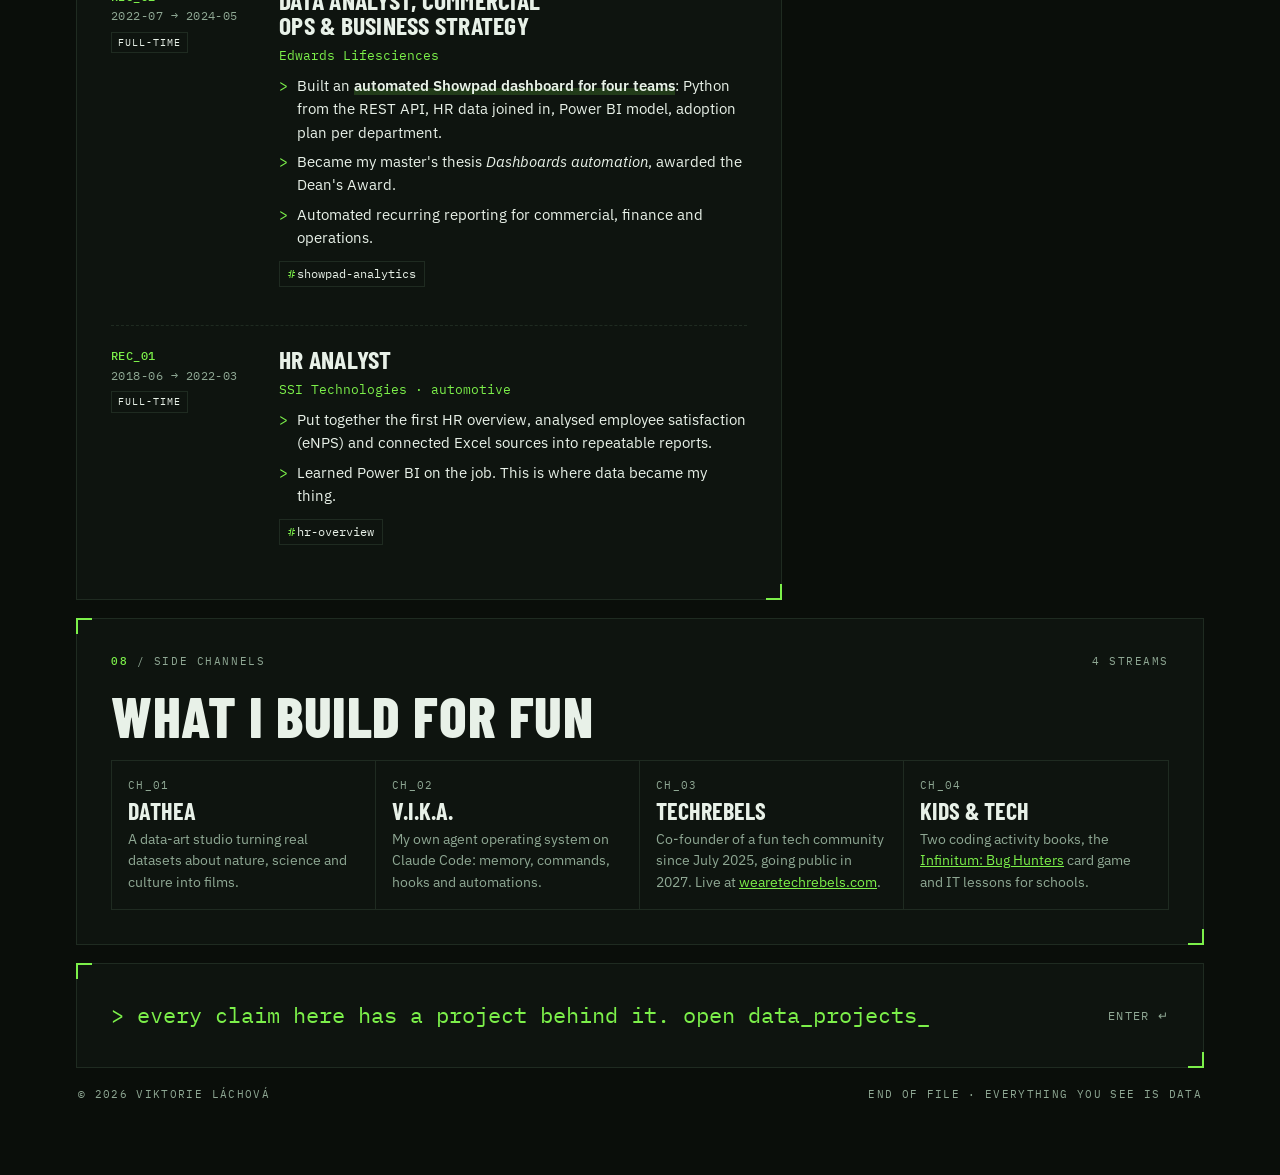
==== commit 1a2bded9: "Raw-data CV design, iNaturalist ESG project, techRebels dates CV restyled in the DATHEA 'everything " ====
--- a/index.html
+++ b/index.html
@@ -9,160 +9,231 @@
 <meta property="og:description" content="Senior Data Engineer in Prague: data products, Microsoft Fabric, dbt, semantic models.">
 <meta property="og:type" content="website">
 <link rel="preconnect" href="https://fonts.googleapis.com">
-<link rel="stylesheet" href="https://fonts.googleapis.com/css2?family=Bricolage+Grotesque:opsz,wght@12..96,500;12..96,700;12..96,800&family=IBM+Plex+Mono:wght@400;500&family=IBM+Plex+Sans:wght@400;500;600&display=swap">
+<link rel="stylesheet" href="https://fonts.googleapis.com/css2?family=Barlow+Condensed:wght@500;700;800&family=IBM+Plex+Mono:wght@400;500;600&family=IBM+Plex+Sans:wght@400;500&display=swap">
 <link rel="stylesheet" href="site.css">
 <style>
-/* CV page: brown-to-moss hero with "now" card, stat strip, career arc, then experience next to a sidebar of strengths, stack and education. */
-.hero { border-radius: 24px; padding: clamp(26px, 5vw, 52px) clamp(20px, 5vw, 52px); color: var(--hero-ink);
-  background: repeating-linear-gradient(90deg, rgba(245,238,223,0) 0 2px, rgba(245,238,223,0.06) 2px 3px, rgba(245,238,223,0) 3px 22px),
-    linear-gradient(150deg, var(--hero-a) 0%, var(--hero-b) 55%, var(--hero-c) 100%);
-  display: grid; grid-template-columns: minmax(0, 1.5fr) minmax(0, 1fr); gap: 28px; align-items: end; }
-@media (max-width: 860px) { .hero { grid-template-columns: 1fr; } }
-.hero .eyebrow { color: #E9D9B4; }
-.hero-text { display: flex; flex-direction: column; gap: 16px; min-width: 0; }
-.hero .lede { color: rgba(243, 240, 226, 0.9); font-size: 1.12rem; }
-.contact { display: flex; flex-wrap: wrap; gap: 8px; }
-.contact a, .contact button { color: var(--hero-ink); text-decoration: none; font-size: 0.88rem; border: 1px solid rgba(243,240,226,0.38); border-radius: 999px; padding: 6px 14px; background: transparent; cursor: pointer; }
-.contact a:hover, .contact button:hover { background: rgba(243,240,226,0.12); }
-.contact .primary { background: #E9D9B4; color: #2E1D12; border-color: #E9D9B4; font-weight: 600; }
-.contact .primary:hover { background: #F3E8CC; }
-.now { background: rgba(243,240,226,0.10); border: 1px solid rgba(243,240,226,0.28); border-radius: 18px; padding: 18px; display: flex; flex-direction: column; gap: 12px; }
-.now h2 { font-size: 1rem; font-family: var(--f-mono); font-weight: 500; letter-spacing: 0.12em; text-transform: uppercase; color: #E9D9B4; }
-.now-item { display: grid; grid-template-columns: 10px minmax(0, 1fr); gap: 10px; }
-.now-item i { width: 10px; height: 10px; border-radius: 50%; background: #B9CFA0; margin-top: 6px; }
-.now-item.next i { background: #E9D9B4; }
-.now-item b { display: block; font-family: var(--f-display); font-size: 1.05rem; }
-.now-item span { font-size: 0.86rem; color: rgba(243,240,226,0.78); }
-
-.stats { display: grid; grid-template-columns: repeat(5, minmax(0, 1fr)); gap: 12px; }
-@media (max-width: 860px) { .stats { grid-template-columns: repeat(2, minmax(0, 1fr)); } }
-.stat { background: var(--sheet); border: 1px solid var(--line); border-radius: 18px; padding: 16px; display: flex; flex-direction: column; gap: 4px; min-width: 0; }
-.stat b { font-family: var(--f-display); font-size: clamp(1.6rem, 3vw, 2.2rem); font-weight: 800; letter-spacing: -0.02em; line-height: 1; font-variant-numeric: tabular-nums; }
-.stat span { font-size: 0.82rem; color: var(--muted); }
-.stat:first-child { background: var(--moss); border-color: var(--moss); color: var(--paper); }
-.stat:first-child span { color: var(--paper); opacity: 0.85; }
-
-.arc { display: grid; grid-template-columns: repeat(5, minmax(0, 1fr)); gap: 0; position: relative; }
-@media (max-width: 760px) { .arc { grid-template-columns: 1fr; gap: 14px; } }
-.step { display: flex; flex-direction: column; gap: 6px; padding: 0 14px 0 0; position: relative; min-width: 0; }
-.step .dot { display: flex; align-items: center; gap: 8px; }
-.step .dot i { width: 14px; height: 14px; border-radius: 50%; background: var(--sc); flex: none; box-shadow: 0 0 0 4px var(--sheet); position: relative; z-index: 1; }
-.step .dot::after { content: ""; flex: 1; height: 2px; background: var(--line); margin-left: -4px; }
-.step:last-child .dot::after { display: none; }
-@media (max-width: 760px) { .step .dot::after { display: none; } }
-.step .yr { font-family: var(--f-mono); font-size: 0.74rem; color: var(--muted); }
-.step h3 { font-size: 1rem; }
-.step p { font-size: 0.86rem; color: var(--muted); }
-
-.cols { display: grid; grid-template-columns: minmax(0, 1.75fr) minmax(0, 1fr); gap: 22px; align-items: start; }
-@media (max-width: 900px) { .cols { grid-template-columns: 1fr; } }
-.side { display: flex; flex-direction: column; gap: 22px; min-width: 0; }
-
-.job { display: grid; grid-template-columns: 132px minmax(0, 1fr); gap: 18px; padding: 20px 0; border-top: 1px solid var(--line); }
-.job:first-of-type { border-top: 0; padding-top: 4px; }
-@media (max-width: 560px) { .job { grid-template-columns: 1fr; gap: 6px; } }
-.when { font-family: var(--f-mono); font-size: 0.76rem; color: var(--muted); line-height: 1.5; padding-top: 3px; }
-.when .badge { display: inline-block; margin-top: 6px; font-size: 0.66rem; letter-spacing: 0.08em; text-transform: uppercase; padding: 2px 8px; border-radius: 999px; background: var(--sheet-2); color: var(--sig); }
-.what { display: flex; flex-direction: column; gap: 8px; min-width: 0; }
-.what h3 { font-size: 1.2rem; }
-.what .org { color: var(--sig); font-weight: 600; font-size: 0.95rem; }
-.what .ctx { color: var(--muted); font-size: 0.92rem; }
-.what ul { margin: 0; padding-left: 18px; display: flex; flex-direction: column; gap: 5px; font-size: 0.94rem; }
-.what li::marker { color: var(--moss); }
-.what strong { font-weight: 600; }
-.proj { display: flex; flex-wrap: wrap; gap: 6px; align-items: center; margin-top: 2px; }
-.proj span { font-family: var(--f-mono); font-size: 0.7rem; color: var(--muted); text-transform: uppercase; letter-spacing: 0.08em; }
-.proj a { font-size: 0.8rem; text-decoration: none; padding: 3px 10px; border-radius: 999px; border: 1px solid var(--line); background: var(--paper); color: var(--ink); }
-.proj a:hover { border-color: var(--moss); color: var(--moss); }
-
-.strengths { display: flex; flex-direction: column; gap: 12px; }
-.strength { display: grid; grid-template-columns: 30px minmax(0, 1fr); gap: 10px; }
-.strength .ic { width: 30px; height: 30px; border-radius: 10px; background: var(--sheet-2); display: grid; place-items: center; font-family: var(--f-display); font-weight: 800; color: var(--moss); font-size: 0.9rem; }
-.strength b { display: block; font-size: 0.95rem; }
-.strength span { font-size: 0.86rem; color: var(--muted); }
-.stack { display: flex; flex-direction: column; gap: 10px; }
-.stack h4 { margin: 0; font-family: var(--f-mono); font-size: 0.7rem; letter-spacing: 0.12em; text-transform: uppercase; color: var(--muted); font-weight: 500; }
-.stack .tags { display: flex; flex-wrap: wrap; gap: 5px; }
-.stack .tag { font-size: 0.74rem; padding: 3px 9px; color: var(--ink); }
-.li { display: grid; grid-template-columns: 82px minmax(0, 1fr); gap: 10px; padding: 10px 0; border-top: 1px solid var(--line); }
-.li:first-of-type { border-top: 0; }
-.li .yr { font-family: var(--f-mono); font-size: 0.74rem; color: var(--muted); padding-top: 2px; }
-.li b { display: block; font-size: 0.94rem; }
-.li span { font-size: 0.84rem; color: var(--muted); }
-.beyond { display: grid; grid-template-columns: repeat(4, minmax(0, 1fr)); gap: 12px; }
-@media (max-width: 900px) { .beyond { grid-template-columns: repeat(2, minmax(0, 1fr)); } }
-@media (max-width: 520px) { .beyond { grid-template-columns: 1fr; } }
-.b { background: var(--paper); border: 1px solid var(--line); border-radius: 16px; padding: 16px; display: flex; flex-direction: column; gap: 6px; min-width: 0; }
-.b p { font-size: 0.88rem; color: var(--muted); }
-.cta { display: flex; justify-content: space-between; align-items: center; gap: 16px; flex-wrap: wrap; background: var(--sheet-2); }
-.cta a { background: var(--ink); color: var(--paper); text-decoration: none; padding: 10px 18px; border-radius: 999px; font-weight: 600; }
-footer { font-size: 0.8rem; color: var(--muted); padding: 0 4px; }
+/* CV in the DATHEA "Everything you see is data" language: near-black screen, 1-bit dithered acid green,
+   one red tracker accent, HUD corner tags, detection boxes with confidence, records instead of cards.
+   Deliberately single-theme (a screen), so every colour is set here explicitly. */
+:root {
+  --d-bg: #0A0E0A; --d-panel: #0E140F; --d-line: #1F2B21; --d-green: #7CF04A; --d-green-2: #35E07A;
+  --d-ink: #E8F1E8; --d-muted: #8FA894; --d-red: #E8402F;
+  --d-display: "Barlow Condensed", "Bahnschrift", "Arial Narrow", sans-serif;
+  --d-mono: "IBM Plex Mono", Consolas, ui-monospace, monospace;
+  --d-body: "IBM Plex Sans", "Segoe UI", system-ui, sans-serif;
+  color-scheme: dark;
+}
+html { background: var(--d-bg); }
+body { background: var(--d-bg); color: var(--d-ink); font-family: var(--d-body); }
+body::after { content: ""; position: fixed; inset: 0; pointer-events: none; z-index: 50;
+  background: repeating-linear-gradient(180deg, rgba(232,241,232,0.025) 0 1px, transparent 1px 3px); }
+::selection { background: var(--d-green); color: var(--d-bg); }
+a { color: var(--d-green); }
+:focus-visible { outline: 2px solid var(--d-green); outline-offset: 2px; }
+.wrap { gap: 18px; }
+
+/* top HUD + page tabs */
+.hud { display: flex; justify-content: space-between; align-items: center; gap: 12px; flex-wrap: wrap; font-family: var(--d-mono); font-size: 0.72rem; letter-spacing: 0.1em; text-transform: uppercase; color: var(--d-muted); }
+.hud b { color: var(--d-green); font-weight: 500; }
+.brand { color: var(--d-ink); font-family: var(--d-mono); font-weight: 600; font-size: 0.82rem; letter-spacing: 0.08em; text-transform: uppercase; }
+.brand i { background: var(--d-green); border-radius: 0; width: 12px; height: 12px; }
+.pages { background: transparent; border: 1px solid var(--d-line); border-radius: 0; padding: 0; gap: 0; }
+.pages a { color: var(--d-muted); font-family: var(--d-mono); font-size: 0.74rem; letter-spacing: 0.08em; text-transform: uppercase; border-radius: 0; padding: 7px 12px; border-left: 1px solid var(--d-line); }
+.pages a:first-child { border-left: 0; }
+.pages a:hover { color: var(--d-ink); }
+.pages a[aria-current="page"] { background: var(--d-green); color: var(--d-bg); }
+
+/* frame: thin border with corner ticks and index tags, like the video's HUD */
+.frame { position: relative; border: 1px solid var(--d-line); background: var(--d-panel); padding: clamp(18px, 4vw, 34px); display: flex; flex-direction: column; gap: 18px; border-radius: 0; }
+.frame::before, .frame::after { content: ""; position: absolute; width: 14px; height: 14px; border-color: var(--d-green); border-style: solid; pointer-events: none; }
+.frame::before { top: -1px; left: -1px; border-width: 2px 0 0 2px; }
+.frame::after { bottom: -1px; right: -1px; border-width: 0 2px 2px 0; }
+.idx { display: flex; justify-content: space-between; gap: 10px; flex-wrap: wrap; font-family: var(--d-mono); font-size: 0.7rem; letter-spacing: 0.14em; text-transform: uppercase; color: var(--d-muted); }
+.idx b { color: var(--d-green); font-weight: 500; }
+h2.big { font-family: var(--d-display); font-weight: 800; text-transform: uppercase; font-size: clamp(2rem, 5.5vw, 3.6rem); letter-spacing: 0.01em; line-height: 0.92; }
+
+/* hero */
+.hero { display: grid; grid-template-columns: minmax(0, 1.35fr) minmax(0, 1fr); gap: 26px; align-items: center; }
+@media (max-width: 880px) { .hero { grid-template-columns: 1fr; } }
+.hero-text { display: flex; flex-direction: column; gap: 18px; min-width: 0; padding-top: 12px; }
+.subject { font-family: var(--d-mono); font-size: 0.74rem; letter-spacing: 0.12em; text-transform: uppercase; color: var(--d-muted); }
+.subject b { color: var(--d-green); font-weight: 500; }
+.detect { position: relative; align-self: flex-start; max-width: 100%; padding: 14px 16px 10px; border: 1.5px solid var(--d-green); margin-top: 14px; }
+.detect .lab { position: absolute; top: -1px; left: -1.5px; transform: translateY(-100%); background: var(--d-green); color: var(--d-bg); font-family: var(--d-mono); font-weight: 600; font-size: 0.72rem; letter-spacing: 0.06em; padding: 2px 8px; white-space: nowrap; }
+.detect h1 { font-family: var(--d-display); font-weight: 800; text-transform: uppercase; font-size: clamp(3rem, 11vw, 7.2rem); line-height: 0.86; letter-spacing: 0; color: var(--d-ink); }
+.detect h1 span { color: var(--d-green); }
+.lede { font-size: 1.08rem; color: var(--d-ink); opacity: 0.9; max-width: 56ch; }
+.cmds { display: flex; flex-wrap: wrap; gap: 8px; }
+.cmd { font-family: var(--d-mono); font-size: 0.8rem; text-decoration: none; color: var(--d-ink); border: 1px solid var(--d-line); background: transparent; padding: 8px 12px; cursor: pointer; letter-spacing: 0.02em; }
+.cmd:hover { border-color: var(--d-green); color: var(--d-green); }
+.cmd.go { background: var(--d-green); color: var(--d-bg); border-color: var(--d-green); font-weight: 600; }
+.cmd.go:hover { background: var(--d-ink); border-color: var(--d-ink); color: var(--d-bg); }
+.fig { position: relative; border: 1px solid var(--d-line); background: #070A07; aspect-ratio: 1 / 1; max-width: 100%; margin: 0; }
+.fig canvas { display: block; width: 100%; height: 100%; image-rendering: pixelated; }
+.fig .c { position: absolute; font-family: var(--d-mono); font-size: 0.64rem; letter-spacing: 0.12em; text-transform: uppercase; color: var(--d-muted); }
+.fig .tl { top: 8px; left: 10px; } .fig .tr { top: 8px; right: 10px; text-align: right; } .fig .bl { bottom: 8px; left: 10px; } .fig .br { bottom: 8px; right: 10px; color: var(--d-green); }
+
+/* live feed */
+.feed { display: grid; grid-template-columns: repeat(3, minmax(0, 1fr)); border: 1px solid var(--d-line); }
+@media (max-width: 760px) { .feed { grid-template-columns: 1fr; } }
+.feed > div { padding: 14px 16px; border-left: 1px solid var(--d-line); display: flex; flex-direction: column; gap: 4px; min-width: 0; }
+.feed > div:first-child { border-left: 0; }
+@media (max-width: 760px) { .feed > div { border-left: 0; border-top: 1px solid var(--d-line); } .feed > div:first-child { border-top: 0; } }
+.feed .t { font-family: var(--d-mono); font-size: 0.68rem; letter-spacing: 0.12em; text-transform: uppercase; color: var(--d-muted); display: flex; align-items: center; gap: 8px; }
+.feed .t i { width: 8px; height: 8px; background: var(--d-green); display: inline-block; }
+.feed .t i.rec { background: var(--d-red); border-radius: 50%; animation: blink 1.2s steps(2, end) infinite; }
+.feed b { font-family: var(--d-display); font-size: 1.45rem; font-weight: 700; text-transform: uppercase; line-height: 1; }
+.feed span { font-size: 0.86rem; color: var(--d-muted); }
+@keyframes blink { 50% { opacity: 0.15; } }
+
+/* detections (stats) */
+.dets { display: grid; grid-template-columns: repeat(5, minmax(0, 1fr)); gap: 26px 14px; padding-top: 16px; }
+@media (max-width: 900px) { .dets { grid-template-columns: repeat(2, minmax(0, 1fr)); } }
+.det { position: relative; border: 1.5px solid var(--d-green-2); padding: 16px 12px 12px; display: flex; flex-direction: column; gap: 6px; min-width: 0; }
+.det .lab { position: absolute; top: -1px; left: -1.5px; transform: translateY(-100%); background: var(--d-green-2); color: var(--d-bg); font-family: var(--d-mono); font-size: 0.62rem; font-weight: 600; letter-spacing: 0.06em; padding: 1px 6px; white-space: nowrap; }
+.det b { font-family: var(--d-display); font-size: clamp(2rem, 4vw, 2.8rem); font-weight: 800; line-height: 0.9; font-variant-numeric: tabular-nums; color: var(--d-ink); }
+.det span { font-size: 0.8rem; color: var(--d-muted); }
+.det.red { border-color: var(--d-red); }
+.det.red .lab { background: var(--d-red); color: var(--d-ink); }
+
+/* trajectory */
+.traj-wrap { overflow-x: auto; }
+.traj-wrap svg { display: block; width: 100%; min-width: 640px; height: auto; }
+.traj-wrap text { font-family: var(--d-mono); }
+
+/* records (experience) */
+.cols { display: grid; grid-template-columns: minmax(0, 1.75fr) minmax(0, 1fr); gap: 18px; align-items: start; }
+@media (max-width: 920px) { .cols { grid-template-columns: 1fr; } }
+.side { display: flex; flex-direction: column; gap: 18px; min-width: 0; }
+.rec { display: grid; grid-template-columns: 150px minmax(0, 1fr); gap: 18px; padding: 20px 0; border-top: 1px dashed var(--d-line); }
+.rec:first-of-type { border-top: 0; padding-top: 0; }
+@media (max-width: 600px) { .rec { grid-template-columns: 1fr; gap: 8px; } }
+.meta { font-family: var(--d-mono); font-size: 0.72rem; line-height: 1.7; color: var(--d-muted); letter-spacing: 0.04em; }
+.meta .id { color: var(--d-green); font-weight: 500; }
+.meta .type { display: inline-block; margin-top: 6px; border: 1px solid var(--d-line); padding: 1px 6px; text-transform: uppercase; letter-spacing: 0.1em; font-size: 0.64rem; color: var(--d-ink); }
+.body { display: flex; flex-direction: column; gap: 8px; min-width: 0; }
+.body h3 { font-family: var(--d-display); font-weight: 700; text-transform: uppercase; font-size: 1.6rem; line-height: 1; letter-spacing: 0.01em; }
+.body .org { font-family: var(--d-mono); font-size: 0.82rem; color: var(--d-green); }
+.body .ctx { font-size: 0.9rem; color: var(--d-muted); }
+.body ul { margin: 0; padding: 0; list-style: none; display: flex; flex-direction: column; gap: 6px; font-size: 0.94rem; }
+.body li { position: relative; padding-left: 18px; }
+.body li::before { content: ">"; position: absolute; left: 0; color: var(--d-green); font-family: var(--d-mono); }
+.body strong { color: var(--d-ink); font-weight: 600; background: linear-gradient(transparent 62%, rgba(124,240,74,0.18) 62%); }
+.links { display: flex; flex-wrap: wrap; gap: 6px; margin-top: 4px; }
+.links a { font-family: var(--d-mono); font-size: 0.72rem; text-decoration: none; color: var(--d-ink); border: 1px solid var(--d-line); padding: 3px 8px; }
+.links a::before { content: "#"; color: var(--d-green); margin-right: 2px; }
+.links a:hover { border-color: var(--d-green); color: var(--d-green); }
+
+/* features (strengths) */
+.feat { display: flex; flex-direction: column; gap: 12px; }
+.feat div { display: grid; grid-template-columns: minmax(0, 1fr) 70px; gap: 4px 12px; align-items: center; }
+.feat b { font-size: 0.95rem; font-weight: 500; }
+.feat .w { font-family: var(--d-mono); font-size: 0.72rem; color: var(--d-green); text-align: right; }
+.feat .bar { grid-column: 1 / -1; height: 6px; background-image: radial-gradient(var(--d-green) 1px, transparent 1.4px); background-size: 4px 4px; }
+.feat span.d { grid-column: 1 / -1; font-size: 0.82rem; color: var(--d-muted); }
+
+/* stack as code */
+pre.code { margin: 0; font-family: var(--d-mono); font-size: 0.8rem; line-height: 1.65; color: var(--d-ink); white-space: pre-wrap; overflow-wrap: anywhere; }
+.code .k { color: var(--d-green); } .code .p { color: var(--d-muted); } .code .c { color: #5E7562; }
+
+/* table (education) */
+.tbl { width: 100%; border-collapse: collapse; font-size: 0.86rem; }
+.tbl td { padding: 9px 0; border-top: 1px dashed var(--d-line); vertical-align: top; }
+.tbl tr:first-child td { border-top: 0; }
+.tbl td:first-child { font-family: var(--d-mono); font-size: 0.72rem; color: var(--d-green); width: 72px; padding-top: 11px; }
+.tbl b { display: block; font-weight: 500; }
+.tbl span { color: var(--d-muted); font-size: 0.82rem; }
+
+/* side channels */
+.chan { display: grid; grid-template-columns: repeat(4, minmax(0, 1fr)); border: 1px solid var(--d-line); }
+@media (max-width: 900px) { .chan { grid-template-columns: repeat(2, minmax(0, 1fr)); } }
+@media (max-width: 520px) { .chan { grid-template-columns: 1fr; } }
+.chan > div { padding: 16px; border-left: 1px solid var(--d-line); border-top: 1px solid var(--d-line); margin: -1px 0 0 -1px; display: flex; flex-direction: column; gap: 6px; min-width: 0; }
+.chan .n { font-family: var(--d-mono); font-size: 0.66rem; letter-spacing: 0.12em; color: var(--d-muted); }
+.chan h3 { font-family: var(--d-display); font-size: 1.5rem; font-weight: 700; text-transform: uppercase; line-height: 1; }
+.chan p { font-size: 0.86rem; color: var(--d-muted); }
+
+/* prompt CTA */
+.prompt { display: flex; align-items: center; justify-content: space-between; gap: 14px; flex-wrap: wrap; font-family: var(--d-mono); }
+.prompt a { font-size: clamp(1rem, 2.6vw, 1.4rem); color: var(--d-green); text-decoration: none; }
+.prompt a::after { content: "_"; animation: blink 1s steps(2, end) infinite; }
+.prompt span { color: var(--d-muted); font-size: 0.78rem; letter-spacing: 0.1em; text-transform: uppercase; }
+footer { font-family: var(--d-mono); font-size: 0.7rem; letter-spacing: 0.12em; text-transform: uppercase; color: var(--d-muted); display: flex; justify-content: space-between; gap: 10px; flex-wrap: wrap; padding: 0 2px; }
+@media (prefers-reduced-motion: reduce) { .feed .t i.rec, .prompt a::after { animation: none; } }
 </style>
 
 <div class="wrap">
   <nav class="topnav" aria-label="Pages">
-    <a class="brand" href="index.html"><i></i>Viktorie Láchová</a>
+    <a class="brand" href="index.html"><i></i>V.Láchová / portfolio</a>
     <div class="pages"><a href="index.html" aria-current="page">CV</a><a href="projects.html">Data projects</a><a href="how-i-work.html">How I work</a></div>
   </nav>
-
-  <header class="hero">
-    <div class="hero-text">
-      <span class="eyebrow">Senior Data Engineer · Prague</span>
-      <h1>Ing. Viktorie Láchová</h1>
-      <p class="lede">I build data products that help organisations make better decisions. Eight years from HR reporting to enterprise platforms on Microsoft Fabric, always close to the people who use the numbers.</p>
-      <div class="contact">
-        <a class="primary" href="projects.html">See my data projects →</a>
-        <a href="https://www.linkedin.com/in/viktorielachova" target="_blank" rel="noopener">LinkedIn</a>
-        <button type="button" id="copyMail" data-mail="viktorie.lachova@gmail.com">viktorie.lachova@gmail.com</button>
+  <div class="hud" aria-hidden="true"><span><b>01 / CV</b> · signal 1-bit</span><span>50.08N 14.43E · F 0001 / 0003</span></div>
+
+  <header class="frame">
+    <div class="hero">
+      <div class="hero-text">
+        <span class="subject">Subject <b>//</b> Senior Data Engineer <b>//</b> Prague</span>
+        <div class="detect"><span class="lab">PERSON 0.99</span><h1>Viktorie<br><span>Láchová</span></h1></div>
+        <p class="lede">I build data products that help organisations make better decisions. Eight years from HR reporting to enterprise platforms on Microsoft Fabric. Everything I see is data, and I make it usable.</p>
+        <div class="cmds">
+          <a class="cmd go" href="projects.html">&gt; open data_projects</a>
+          <a class="cmd" href="https://www.linkedin.com/in/viktorielachova" target="_blank" rel="noopener">linkedin ↗</a>
+          <button class="cmd" type="button" id="copyMail" data-mail="viktorie.lachova@gmail.com">viktorie.lachova@gmail.com</button>
+        </div>
       </div>
+      <figure class="fig">
+        <canvas id="web" width="480" height="480" role="img" aria-label="My skill web as a 1-bit dithered image, strongest in business, stakeholders, reporting and semantic models"></canvas>
+        <span class="c tl">Fig.01 / skill web</span><span class="c tr">14 axes<br>scale 0-5</span>
+        <span class="c bl">1-bit dither · bayer 8×8</span><span class="c br">conf 0.97</span>
+      </figure>
     </div>
-    <aside class="now" aria-label="Now">
-      <h2>Now</h2>
-      <div class="now-item next"><i></i><div><b>Senior Data Engineer, STRV</b><span>Starting 2 November 2026</span></div></div>
-      <div class="now-item"><i></i><div><b>Reporting consultant, DreamPro</b><span>Management reporting in their own system, since August 2026</span></div></div>
-      <div class="now-item"><i></i><div><b>Creative AI, AIMOREAL</b><span>AI films and cost analytics for the studio</span></div></div>
-    </aside>
   </header>
 
-  <div class="stats" aria-label="Highlights">
-    <div class="stat"><b>8 yrs</b><span>in data, since 2018</span></div>
-    <div class="stat"><b>Billions</b><span>of rows modelled, 6 markets</span></div>
-    <div class="stat"><b>98.5%</b><span>bookings auto-deduplicated in a live migration</span></div>
-    <div class="stat"><b>2×</b><span>Microsoft certified, PL-300 and DP-600</span></div>
-    <div class="stat"><b>Dean's</b><span>Award for my master's thesis</span></div>
+  <div class="feed" aria-label="Now">
+    <div><span class="t"><i class="rec"></i>Next · 2026-11-02</span><b>STRV</b><span>Senior Data Engineer, contract</span></div>
+    <div><span class="t"><i></i>Live · since 2026-08</span><b>DreamPro</b><span>Management reporting in their own system</span></div>
+    <div><span class="t"><i></i>Live · side channel</span><b>AIMOREAL</b><span>AI films and cost analytics for the studio</span></div>
   </div>
 
-  <section aria-labelledby="arc-h">
-    <div class="sec-head"><span class="eyebrow">The thread</span><h2 id="arc-h">From HR reports to data products</h2></div>
-    <div class="arc">
-      <div class="step" style="--sc: var(--c-ba)"><div class="dot"><i></i></div><span class="yr">2018</span><h3>HR analytics</h3><p>The human context behind a metric.</p></div>
-      <div class="step" style="--sc: var(--c-da)"><div class="dot"><i></i></div><span class="yr">2022</span><h3>BI & Power BI</h3><p>Requirements, dashboards, automation.</p></div>
-      <div class="step" style="--sc: var(--c-ae)"><div class="dot"><i></i></div><span class="yr">2024</span><h3>Cloud BI</h3><p>Snowflake, Fabric, semantic models at scale.</p></div>
-      <div class="step" style="--sc: var(--c-de)"><div class="dot"><i></i></div><span class="yr">2025</span><h3>Data engineering</h3><p>End-to-end platforms, dbt, migrations.</p></div>
-      <div class="step" style="--sc: var(--c-me)"><div class="dot"><i></i></div><span class="yr">2026</span><h3>Data products & AI</h3><p>Own products, agents, consulting.</p></div>
+  <section class="frame" aria-labelledby="sig-h">
+    <div class="idx"><span><b>02</b> / detections</span><span>5 objects found</span></div>
+    <h2 class="big" id="sig-h">Signal</h2>
+    <div class="dets">
+      <div class="det"><span class="lab">YEARS 0.99</span><b>8</b><span>years in data, since 2018</span></div>
+      <div class="det"><span class="lab">ROWS 0.98</span><b>10⁹+</b><span>rows modelled across 6 markets</span></div>
+      <div class="det red"><span class="lab">MIGRATION 0.985</span><b>98.5%</b><span>bookings deduplicated automatically in a live migration</span></div>
+      <div class="det"><span class="lab">CERT 0.99</span><b>2×</b><span>Microsoft certified, PL-300 and DP-600</span></div>
+      <div class="det"><span class="lab">AWARD 0.97</span><b>Dean's</b><span>Award for my master's thesis</span></div>
     </div>
   </section>
 
+  <section class="frame" aria-labelledby="traj-h">
+    <div class="idx"><span><b>03</b> / trajectory</span><span>2018 to 2026 · 5 states</span></div>
+    <h2 class="big" id="traj-h">From HR reports to data products</h2>
+    <div class="traj-wrap"><svg id="trajSvg" viewBox="0 0 1000 220" role="img" aria-label="Career path from HR analytics in 2018 to data products and AI in 2026"></svg></div>
+  </section>
+
   <div class="cols">
-    <section aria-labelledby="exp-h">
-      <div class="sec-head"><span class="eyebrow">Experience</span><h2 id="exp-h">Where I built it</h2></div>
-
-      <article class="job">
-        <div class="when">Aug 2026 to now<br><span class="badge">Freelance</span></div>
-        <div class="what">
+    <section class="frame" aria-labelledby="log-h">
+      <div class="idx"><span><b>04</b> / log</span><span>6 records · newest first</span></div>
+      <h2 class="big" id="log-h">Experience</h2>
+
+      <article class="rec">
+        <div class="meta"><span class="id">REC_06</span><br>2026-08 → now<br>Prague<br><span class="type">freelance</span></div>
+        <div class="body">
           <h3>Data & reporting consultant</h3>
-          <span class="org">Independent · DreamPro, AIMOREAL</span>
+          <span class="org">independent · DreamPro, AIMOREAL</span>
           <ul>
             <li>Lead the <strong>management reporting for DreamPro</strong> inside their own Supabase system, about 700 business cases a year, with a client decision log of 39 decisions.</li>
             <li>Design <strong>cost analytics for a creative AI studio</strong>, so every delivered video can show its real cost and return.</li>
           </ul>
-          <div class="proj"><span>Projects</span><a href="projects.html#dreampro">DreamPro reporting</a><a href="projects.html#aimoreal-cost">Cost analytics</a><a href="projects.html#aimoreal-tracker">AIMOREAL tracker</a></div>
-        </div>
-      </article>
-
-      <article class="job">
-        <div class="when">Aug 2025 to Oct 2026<br>Prague, hybrid<br><span class="badge">Full-time</span></div>
-        <div class="what">
+          <div class="links"><a href="projects.html#dreampro">dreampro</a><a href="projects.html#aimoreal-cost">cost-analytics</a><a href="projects.html#aimoreal-tracker">aimoreal-tracker</a></div>
+        </div>
+      </article>
+
+      <article class="rec">
+        <div class="meta"><span class="id">REC_05</span><br>2025-08 → 2026-10<br>Prague, hybrid<br><span class="type">full-time</span></div>
+        <div class="body">
           <h3>Data Engineer, Data & Analytics</h3>
           <span class="org">HX Expeditions</span>
           <span class="ctx">Expedition cruise company. Nexus, a company-wide programme modernising operational systems on Microsoft Fabric.</span>
@@ -170,16 +241,16 @@
             <li>Built the <strong>revenue data model</strong> from the reservation system, joined with Salesforce, for commercial, revenue management, leadership and guest excellence.</li>
             <li><strong>Owned the data side of a live reservation migration</strong> the data team was not invited to plan: 98.5% of bookings deduplicated automatically, 30 mismatch scenarios, a full audit trail.</li>
             <li>Day-to-day <strong>data and analytics engineering in dbt</strong>: grain and join cardinality, incremental loads and Delta MERGE, Warehouse to Lakehouse.</li>
-            <li>Competitor insights, enterprise fulfillment and HR operational reporting.</li>
-            <li>Informal lead: held platform context, trained colleagues on dbt, SQL, modelling and Fabric capacity.</li>
-          </ul>
-          <div class="proj"><span>Projects</span><a href="projects.html#hx-nexus">Nexus revenue model</a><a href="projects.html#hx-migration">Reservation migration</a><a href="projects.html#hx-competitor">Competitor insights</a><a href="projects.html#hx-fulfillment">Fulfillment report</a><a href="projects.html#hx-inaturalist">HX × iNaturalist</a></div>
-        </div>
-      </article>
-
-      <article class="job">
-        <div class="when">Oct 2024 to Jul 2025<br>Prague<br><span class="badge">Full-time</span></div>
-        <div class="what">
+            <li>On my own initiative, a <strong>citizen science analysis for ESG</strong>: HX guests make up 47.2% of Greenland's iNaturalist observations.</li>
+            <li>Competitor insights, enterprise fulfillment and HR operational reporting. Informal lead: trained colleagues on dbt, SQL, modelling and Fabric capacity.</li>
+          </ul>
+          <div class="links"><a href="projects.html#hx-nexus">nexus-revenue-model</a><a href="projects.html#hx-migration">reservation-migration</a><a href="projects.html#hx-inaturalist">inaturalist-esg</a><a href="projects.html#hx-competitor">competitor-insights</a><a href="projects.html#hx-fulfillment">fulfillment</a></div>
+        </div>
+      </article>
+
+      <article class="rec">
+        <div class="meta"><span class="id">REC_04</span><br>2024-10 → 2025-07<br>Prague<br><span class="type">full-time</span></div>
+        <div class="body">
           <h3>BI Analyst, Cloud & Architecture</h3>
           <span class="org">Billigence</span>
           <span class="ctx">Data consultancy, Microsoft Fabric and Power BI for international clients.</span>
@@ -188,26 +259,26 @@
             <li>Built <strong>resource capacity reporting end to end on my own</strong>: ingestion from Prometheus, pipeline, Fabric Lakehouse, model and reports.</li>
             <li>Ran and extended cross-country HR analytics on Azure Synapse.</li>
           </ul>
-          <div class="proj"><span>Projects</span><a href="projects.html#billigence-tv">TV viewership</a><a href="projects.html#billigence-prometheus">Capacity reporting</a><a href="projects.html#billigence-hr">HR analytics</a></div>
-        </div>
-      </article>
-
-      <article class="job">
-        <div class="when">Jun 2024 to Sep 2024<br><span class="badge">Full-time</span></div>
-        <div class="what">
+          <div class="links"><a href="projects.html#billigence-tv">tv-viewership</a><a href="projects.html#billigence-prometheus">capacity-reporting</a><a href="projects.html#billigence-hr">hr-analytics</a></div>
+        </div>
+      </article>
+
+      <article class="rec">
+        <div class="meta"><span class="id">REC_03</span><br>2024-06 → 2024-09<br><span class="type">full-time</span></div>
+        <div class="body">
           <h3>BI Developer, Global IT Data & Analytics</h3>
           <span class="org">Edwards Lifesciences</span>
           <ul>
             <li>Global finance delivery on Snowflake and Power BI: <strong>intercompany finance and logistics</strong> on ledger data, logistics capacity optimisation.</li>
             <li>Turned the inventory and sales model into an Analysis Services layer finance could use straight from Excel.</li>
           </ul>
-          <div class="proj"><span>Projects</span><a href="projects.html#edwards-finance">Global finance BI</a></div>
-        </div>
-      </article>
-
-      <article class="job">
-        <div class="when">Jul 2022 to May 2024<br><span class="badge">Full-time</span></div>
-        <div class="what">
+          <div class="links"><a href="projects.html#edwards-finance">global-finance-bi</a></div>
+        </div>
+      </article>
+
+      <article class="rec">
+        <div class="meta"><span class="id">REC_02</span><br>2022-07 → 2024-05<br><span class="type">full-time</span></div>
+        <div class="body">
           <h3>Data Analyst, Commercial Ops & Business Strategy</h3>
           <span class="org">Edwards Lifesciences</span>
           <ul>
@@ -215,83 +286,164 @@
             <li>Became my master's thesis <em>Dashboards automation</em>, awarded the Dean's Award.</li>
             <li>Automated recurring reporting for commercial, finance and operations.</li>
           </ul>
-          <div class="proj"><span>Projects</span><a href="projects.html#edwards-showpad">Showpad analytics</a></div>
-        </div>
-      </article>
-
-      <article class="job">
-        <div class="when">Jun 2018 to Mar 2022<br><span class="badge">Full-time</span></div>
-        <div class="what">
+          <div class="links"><a href="projects.html#edwards-showpad">showpad-analytics</a></div>
+        </div>
+      </article>
+
+      <article class="rec">
+        <div class="meta"><span class="id">REC_01</span><br>2018-06 → 2022-03<br><span class="type">full-time</span></div>
+        <div class="body">
           <h3>HR Analyst</h3>
           <span class="org">SSI Technologies · automotive</span>
           <ul>
             <li>Put together the first HR overview, analysed employee satisfaction (eNPS) and connected Excel sources into repeatable reports.</li>
             <li>Learned Power BI on the job. This is where data became my thing.</li>
           </ul>
-          <div class="proj"><span>Projects</span><a href="projects.html#ssi-hr">HR overview</a></div>
+          <div class="links"><a href="projects.html#ssi-hr">hr-overview</a></div>
         </div>
       </article>
     </section>
 
     <div class="side">
-      <section aria-labelledby="str-h">
-        <div class="sec-head"><span class="eyebrow">Strengths</span><h2 id="str-h">What I bring</h2></div>
-        <div class="strengths">
-          <div class="strength"><span class="ic">1</span><div><b>Business to data</b><span>I sit with the people who use the numbers and turn their questions into models.</span></div></div>
-          <div class="strength"><span class="ic">2</span><div><b>Semantic models</b><span>Clear grain, clear metrics, one definition everybody trusts.</span></div></div>
-          <div class="strength"><span class="ic">3</span><div><b>End-to-end ownership</b><span>From discovery and requirements to pipelines, reports and adoption.</span></div></div>
-          <div class="strength"><span class="ic">4</span><div><b>Calm in messy data</b><span>Migrations, duplicates, missing history: I find the rule that makes it explainable.</span></div></div>
-          <div class="strength"><span class="ic">5</span><div><b>AI-assisted engineering</b><span>Agents and Claude Code as daily tools, results always validated on the data.</span></div></div>
+      <section class="frame" aria-labelledby="feat-h">
+        <div class="idx"><span><b>05</b> / features</span><span>weight</span></div>
+        <h2 class="big" id="feat-h">Strengths</h2>
+        <div class="feat">
+          <div><b>Business to data</b><span class="w">0.96</span><span class="bar" style="width:96%"></span><span class="d">I sit with the people who use the numbers and turn their questions into models.</span></div>
+          <div><b>Semantic models</b><span class="w">0.95</span><span class="bar" style="width:95%"></span><span class="d">Clear grain, clear metrics, one definition everybody trusts.</span></div>
+          <div><b>End-to-end ownership</b><span class="w">0.92</span><span class="bar" style="width:92%"></span><span class="d">From discovery and requirements to pipelines, reports and adoption.</span></div>
+          <div><b>Calm in messy data</b><span class="w">0.90</span><span class="bar" style="width:90%"></span><span class="d">Migrations, duplicates, missing history: I find the rule that makes it explainable.</span></div>
+          <div><b>AI-assisted engineering</b><span class="w">0.82</span><span class="bar" style="width:82%"></span><span class="d">Agents and Claude Code daily, results always validated on the data.</span></div>
         </div>
       </section>
 
-      <section aria-labelledby="stack-h">
-        <div class="sec-head"><span class="eyebrow">Toolbox</span><h2 id="stack-h">Stack</h2></div>
-        <div class="stack">
-          <div><h4>Data engineering</h4><div class="tags"><span class="tag">SQL</span><span class="tag">Python</span><span class="tag">dbt</span><span class="tag">Microsoft Fabric</span><span class="tag">Lakehouse</span><span class="tag">Snowflake</span><span class="tag">Airflow</span><span class="tag">REST APIs</span></div></div>
-          <div><h4>Analytics</h4><div class="tags"><span class="tag">Power BI</span><span class="tag">DAX</span><span class="tag">Semantic models</span><span class="tag">Data modelling</span><span class="tag">Power Query</span></div></div>
-          <div><h4>Platforms</h4><div class="tags"><span class="tag">Azure</span><span class="tag">Data Factory</span><span class="tag">Synapse</span><span class="tag">GCP · BigQuery</span><span class="tag">Supabase</span><span class="tag">Oracle</span><span class="tag">Git</span><span class="tag">Azure DevOps</span></div></div>
-          <div><h4>AI</h4><div class="tags"><span class="tag">Claude Code</span><span class="tag">Agents & skills</span><span class="tag">MCP</span></div></div>
-        </div>
+      <section class="frame" aria-labelledby="stack-h">
+        <div class="idx"><span><b>06</b> / stack.yml</span><span>utf-8</span></div>
+        <h2 class="big" id="stack-h">Stack</h2>
+<pre class="code"><span class="c"># tools I ship with</span>
+<span class="k">engineering</span><span class="p">:</span> <span class="p">[</span>sql, python, dbt, fabric, lakehouse, snowflake, airflow, rest-apis<span class="p">]</span>
+<span class="k">analytics</span><span class="p">:</span>   <span class="p">[</span>power-bi, dax, semantic-models, data-modelling, power-query<span class="p">]</span>
+<span class="k">platforms</span><span class="p">:</span>   <span class="p">[</span>azure, data-factory, synapse, gcp/bigquery, supabase, oracle, git, azure-devops<span class="p">]</span>
+<span class="k">ai</span><span class="p">:</span>          <span class="p">[</span>claude-code, agents, skills, mcp<span class="p">]</span></pre>
       </section>
 
-      <section aria-labelledby="edu-h">
-        <div class="sec-head"><span class="eyebrow">Education</span><h2 id="edu-h">Studies & certificates</h2></div>
-        <div>
-          <div class="li"><span class="yr">2021-24</span><div><b>Ing., Information Management</b><span>University of Hradec Králové. Thesis <a href="https://theses.cz/id/qwyja7/" target="_blank" rel="noopener">Dashboards automation</a>, Dean's Award.</span></div></div>
-          <div class="li"><span class="yr">2022-23</span><div><b>Erasmus, Computer Science & IS</b><span>EPITA, Paris</span></div></div>
-          <div class="li"><span class="yr">2018-21</span><div><b>Bc., System Engineering</b><span>University of Hradec Králové</span></div></div>
-          <div class="li"><span class="yr">2025</span><div><b>DP-600 Fabric Analytics Engineer</b><span>Microsoft</span></div></div>
-          <div class="li"><span class="yr">2024</span><div><b>PL-300 Power BI Data Analyst</b><span>Microsoft</span></div></div>
-        </div>
+      <section class="frame" aria-labelledby="edu-h">
+        <div class="idx"><span><b>07</b> / education</span><span>5 rows</span></div>
+        <h2 class="big" id="edu-h">Training data</h2>
+        <table class="tbl">
+          <tr><td>2021-24</td><td><b>Ing., Information Management</b><span>University of Hradec Králové. Thesis <a href="https://theses.cz/id/qwyja7/" target="_blank" rel="noopener">Dashboards automation</a>, Dean's Award.</span></td></tr>
+          <tr><td>2022-23</td><td><b>Erasmus, Computer Science & IS</b><span>EPITA, Paris</span></td></tr>
+          <tr><td>2018-21</td><td><b>Bc., System Engineering</b><span>University of Hradec Králové</span></td></tr>
+          <tr><td>2025</td><td><b>DP-600 Fabric Analytics Engineer</b><span>Microsoft</span></td></tr>
+          <tr><td>2024</td><td><b>PL-300 Power BI Data Analyst</b><span>Microsoft</span></td></tr>
+        </table>
       </section>
     </div>
   </div>
 
-  <section aria-labelledby="bey-h">
-    <div class="sec-head"><span class="eyebrow">Beyond work</span><h2 id="bey-h">What I build for fun</h2></div>
-    <div class="beyond">
-      <div class="b"><h3>DATHEA</h3><p>A data-art studio turning real datasets about nature, science and culture into films.</p></div>
-      <div class="b"><h3>V.I.K.A.</h3><p>My own agent operating system on Claude Code: memory, commands, hooks and automations.</p></div>
-      <div class="b"><h3>techRebels</h3><p>Co-founder of a fun tech community, website live at <a href="https://wearetechrebels.com" target="_blank" rel="noopener">wearetechrebels.com</a>.</p></div>
-      <div class="b"><h3>Kids & tech</h3><p>Two coding activity books, the Infinitum: Bug Hunters card game and IT lessons for schools.</p></div>
+  <section class="frame" aria-labelledby="ch-h">
+    <div class="idx"><span><b>08</b> / side channels</span><span>4 streams</span></div>
+    <h2 class="big" id="ch-h">What I build for fun</h2>
+    <div class="chan">
+      <div><span class="n">CH_01</span><h3>DATHEA</h3><p>A data-art studio turning real datasets about nature, science and culture into films.</p></div>
+      <div><span class="n">CH_02</span><h3>V.I.K.A.</h3><p>My own agent operating system on Claude Code: memory, commands, hooks and automations.</p></div>
+      <div><span class="n">CH_03</span><h3>techRebels</h3><p>Co-founder of a fun tech community since July 2025, going public in 2027. Live at <a href="https://wearetechrebels.com" target="_blank" rel="noopener">wearetechrebels.com</a>.</p></div>
+      <div><span class="n">CH_04</span><h3>Kids & tech</h3><p>Two coding activity books, the <a href="projects.html#bug-hunters">Infinitum: Bug Hunters</a> card game and IT lessons for schools.</p></div>
     </div>
   </section>
 
-  <section class="cta">
-    <div class="sec-head"><span class="eyebrow">Want the details?</span><h2>Every claim here has a project behind it.</h2></div>
-    <a href="projects.html">Explore the data projects →</a>
+  <section class="frame">
+    <div class="prompt"><a href="projects.html">&gt; every claim here has a project behind it. open data_projects</a><span>enter ↵</span></div>
   </section>
 
-  <footer>© 2026 Viktorie Láchová · Prague</footer>
+  <footer><span>© 2026 Viktorie Láchová</span><span>end of file · everything you see is data</span></footer>
 </div>
 
 <script>
+/* copy email */
 const btn = document.getElementById("copyMail");
 btn.addEventListener("click", async () => {
   const mail = btn.dataset.mail;
-  try { await navigator.clipboard.writeText(mail); btn.textContent = "Email copied"; }
+  try { await navigator.clipboard.writeText(mail); btn.textContent = "copied ✓"; }
   catch { const r = document.createRange(); r.selectNodeContents(btn); const s = getSelection(); s.removeAllRanges(); s.addRange(r); }
   setTimeout(() => { btn.textContent = mail; }, 1800);
 });
+
+/* 1-bit dithered skill web, same values as the projects page */
+const WEB = [4, 5, 4.5, 5, 5, 5, 4.5, 4, 3.5, 0.5, 3, 2.5, 3, 1.5];
+const LAB = ["BIZ", "STK", "STORY", "VIZ", "REP", "SEM", "DB", "PIPE", "DEP", "OPS", "AI", "ML", "STAT", "EXP"];
+const BAYER = [0,32,8,40,2,34,10,42,48,16,56,24,50,18,58,26,12,44,4,36,14,46,6,38,60,28,52,20,62,30,54,22,3,35,11,43,1,33,9,41,51,19,59,27,49,17,57,25,15,47,7,39,13,45,5,37,63,31,55,23,61,29,53,21].map(v => (v + 0.5) / 64);
+const cv = document.getElementById("web"), ctx = cv.getContext("2d");
+const S = cv.width, CELL = 4, G = S / CELL, N = WEB.length, R = 0.74;
+const angOf = i => -Math.PI / 2 + i * 2 * Math.PI / N;
+function radiusAt(th) {
+  // radius of the skill polygon at angle th: intersect the ray with the edge between neighbouring axes
+  let a = (th + Math.PI / 2) / (2 * Math.PI) * N; a = ((a % N) + N) % N;
+  const i = Math.floor(a) % N, j = (i + 1) % N;
+  const p1 = [Math.cos(angOf(i)) * WEB[i] / 5, Math.sin(angOf(i)) * WEB[i] / 5];
+  const p2 = [Math.cos(angOf(j)) * WEB[j] / 5, Math.sin(angOf(j)) * WEB[j] / 5];
+  const dx = Math.cos(th), dy = Math.sin(th), ex = p2[0] - p1[0], ey = p2[1] - p1[1];
+  const den = dx * ey - dy * ex;
+  const t = Math.abs(den) < 1e-9 ? Math.hypot(p1[0], p1[1]) : (p1[0] * ey - p1[1] * ex) / den;
+  return R * Math.max(0, t);
+}
+const field = new Float32Array(G * G);
+for (let y = 0; y < G; y++) for (let x = 0; x < G; x++) {
+  const u = (x + 0.5) / G * 2 - 1, v = (y + 0.5) / G * 2 - 1;
+  const r = Math.hypot(u, v), th = Math.atan2(v, u), rp = radiusAt(th);
+  let I = 0;
+  if (r <= rp) I = 0.16 + 0.84 * Math.pow(r / Math.max(rp, 1e-6), 1.6);
+  for (let k = 1; k <= 5; k++) if (Math.abs(r - R * k / 5) < 0.007) I = Math.max(I, 0.42);
+  let a = (th + Math.PI / 2) / (2 * Math.PI) * N; a = ((a % N) + N) % N;
+  if (r < R && Math.abs(a - Math.round(a)) * (2 * Math.PI / N) * r < 0.006) I = Math.max(I, 0.34);
+  field[y * G + x] = I;
+}
+const reduce = matchMedia("(prefers-reduced-motion: reduce)").matches;
+function draw(shift) {
+  ctx.fillStyle = "#070A07"; ctx.fillRect(0, 0, S, S);
+  ctx.fillStyle = "#7CF04A";
+  for (let y = 0; y < G; y++) for (let x = 0; x < G; x++) {
+    const t = BAYER[((y + shift) % 8) * 8 + ((x + shift * 3) % 8)];
+    if (field[y * G + x] > t) ctx.fillRect(x * CELL, y * CELL, CELL - 1, CELL - 1);
+  }
+  ctx.font = "600 11px 'IBM Plex Mono', Consolas, monospace"; ctx.textBaseline = "middle";
+  LAB.forEach((l, i) => {
+    const th = angOf(i), x = S / 2 + Math.cos(th) * S / 2 * 0.86, y = S / 2 + Math.sin(th) * S / 2 * 0.86;
+    ctx.textAlign = Math.abs(Math.cos(th)) < 0.2 ? "center" : Math.cos(th) > 0 ? "left" : "right";
+    ctx.fillStyle = l === "AI" ? "#E8402F" : "#8FA894"; ctx.fillText(l, x, y);
+  });
+  // red tracker on the axis I am growing now
+  const ai = LAB.indexOf("AI"), th = angOf(ai), rr = R * WEB[ai] / 5 * S / 2;
+  const px = S / 2 + Math.cos(th) * rr, py = S / 2 + Math.sin(th) * rr;
+  ctx.strokeStyle = "#E8402F"; ctx.lineWidth = 2; ctx.strokeRect(px - 12, py - 12, 24, 24);
+  ctx.fillStyle = "#E8402F"; ctx.fillRect(px - 12, py - 27, 64, 15);
+  ctx.fillStyle = "#0A0E0A"; ctx.font = "600 10px 'IBM Plex Mono', Consolas, monospace"; ctx.textAlign = "left"; ctx.fillText("GROWING", px - 8, py - 19);
+}
+let f = 0; draw(0);
+if (!reduce) setInterval(() => { f = (f + 1) % 8; draw(f); }, 420);
+if (document.fonts) document.fonts.ready.then(() => draw(f));
+
+/* trajectory: a stepped signal rising through five states */
+const T = [
+  { y: 2018, l: "HR analytics", d: "context behind a metric" },
+  { y: 2022, l: "BI & Power BI", d: "dashboards, automation" },
+  { y: 2024, l: "Cloud BI", d: "Snowflake, Fabric, scale" },
+  { y: 2025, l: "Data engineering", d: "platforms, dbt, migrations" },
+  { y: 2026, l: "Data products & AI", d: "products, agents, clients" },
+];
+const sv = document.getElementById("trajSvg"), NS = "http://www.w3.org/2000/svg";
+const mk = (t, a) => { const e = document.createElementNS(NS, t); for (const k in a) e.setAttribute(k, a[k]); sv.appendChild(e); return e; };
+const X = i => 40 + i * 200, Y = i => 170 - i * 28;
+for (let g = 0; g <= 4; g++) mk("line", { x1: 20, x2: 990, y1: 58 + g * 28, y2: 58 + g * 28, stroke: "#1F2B21", "stroke-dasharray": "2 6" });
+let d = `M 10 ${Y(0)}`;
+T.forEach((s, i) => { d += ` L ${X(i)} ${Y(Math.max(0, i - 1))} L ${X(i)} ${Y(i)}`; });
+d += ` L 990 ${Y(4)}`;
+mk("path", { d, fill: "none", stroke: "#7CF04A", "stroke-width": 2.5 });
+T.forEach((s, i) => {
+  const c = i === T.length - 1 ? "#E8402F" : "#7CF04A";
+  mk("rect", { x: X(i) - 7, y: Y(i) - 7, width: 14, height: 14, fill: "#0A0E0A", stroke: c, "stroke-width": 2 });
+  mk("text", { x: X(i) + 14, y: Y(i) - 30, fill: c, "font-size": 13, "font-weight": 600 }).textContent = s.y;
+  mk("text", { x: X(i) + 14, y: Y(i) - 13, fill: "#E8F1E8", "font-size": 14, "font-weight": 600 }).textContent = s.l.toUpperCase();
+  mk("text", { x: X(i) + 14, y: Y(i) + 24, fill: "#8FA894", "font-size": 11 }).textContent = s.d;
+});
 </script>
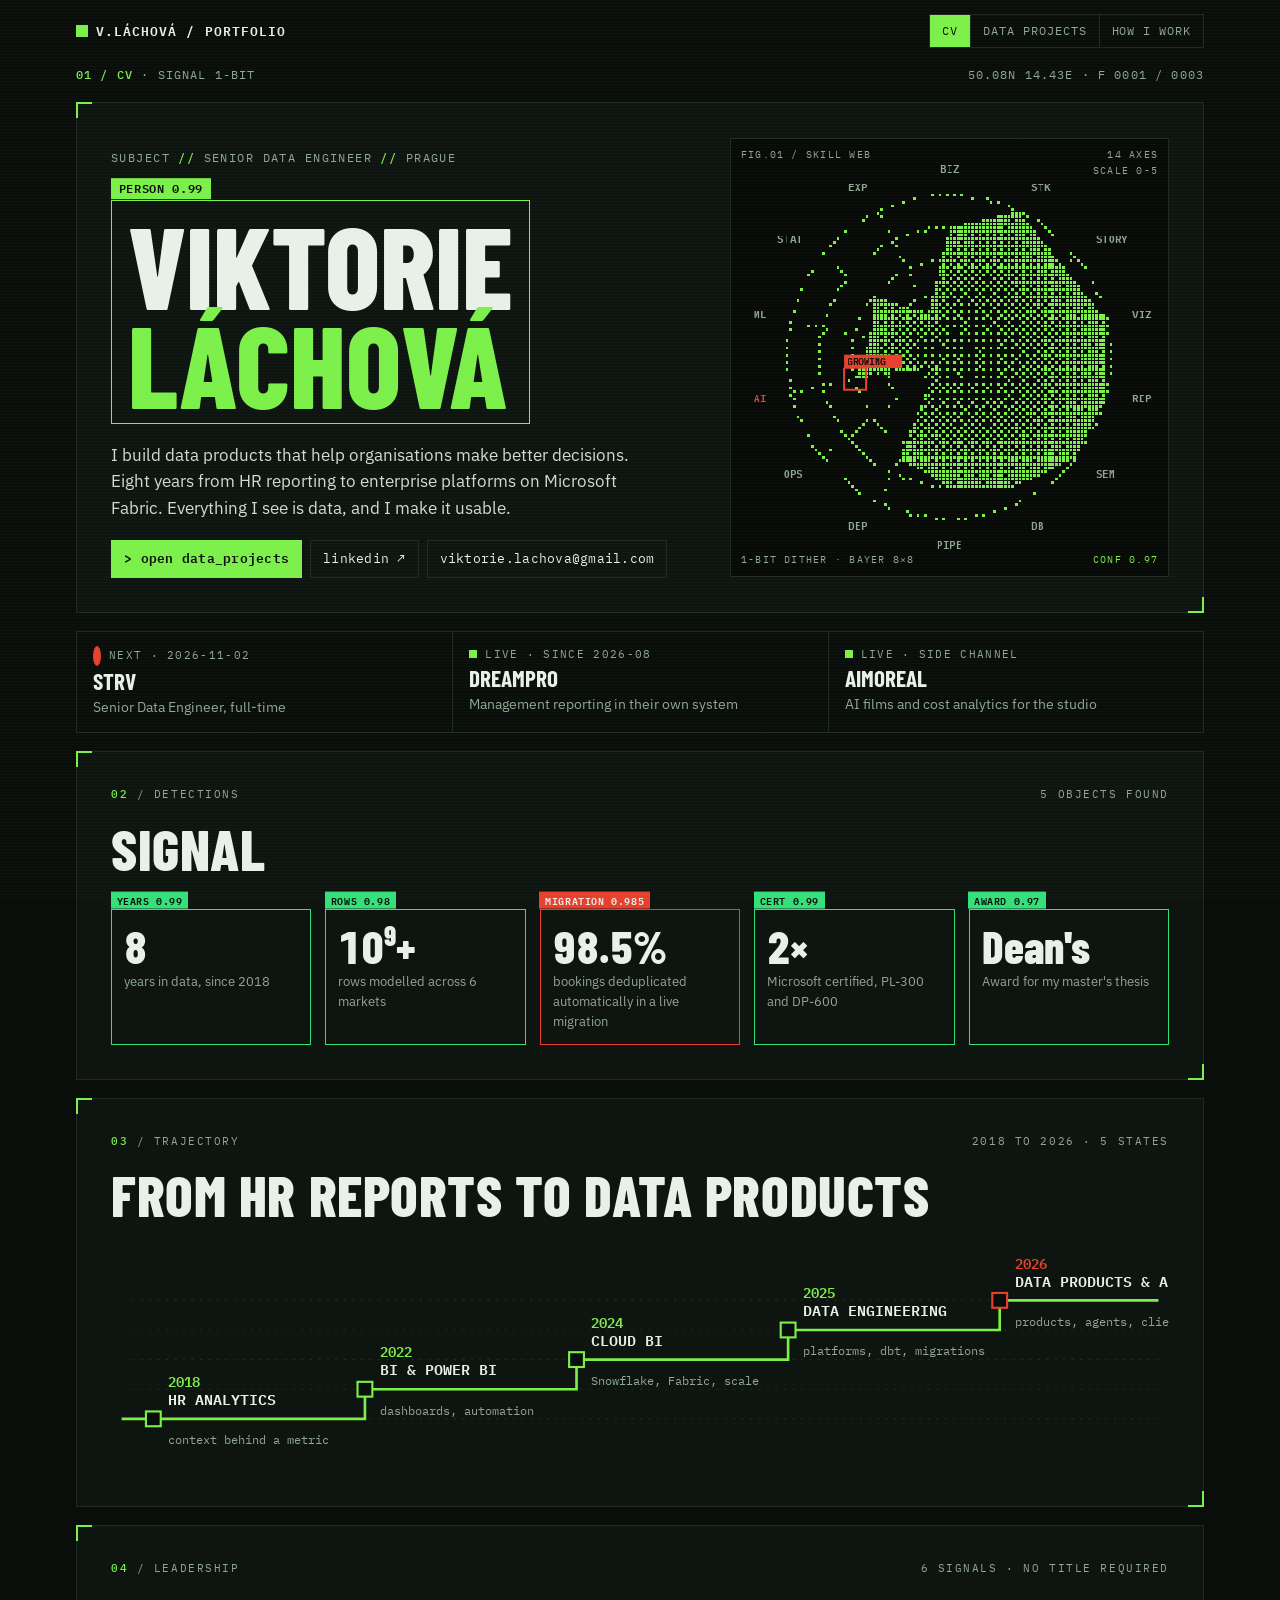
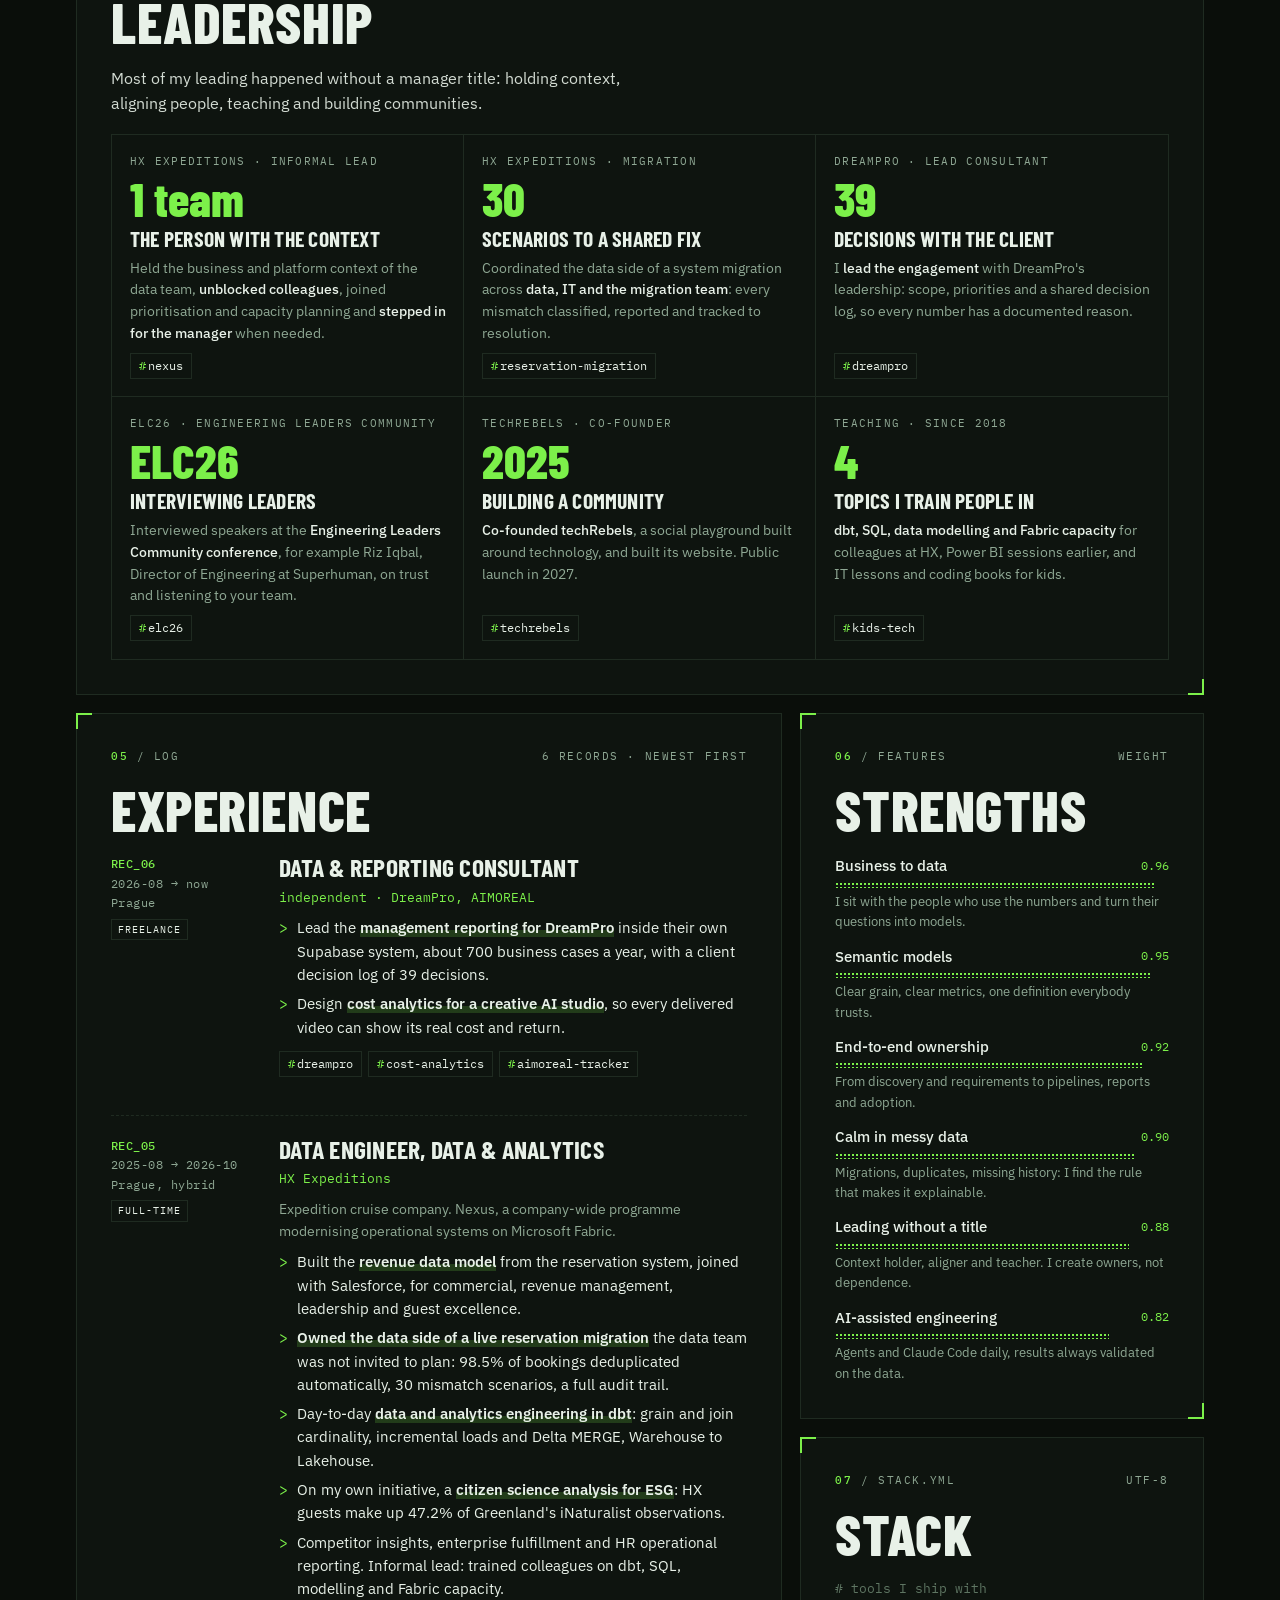
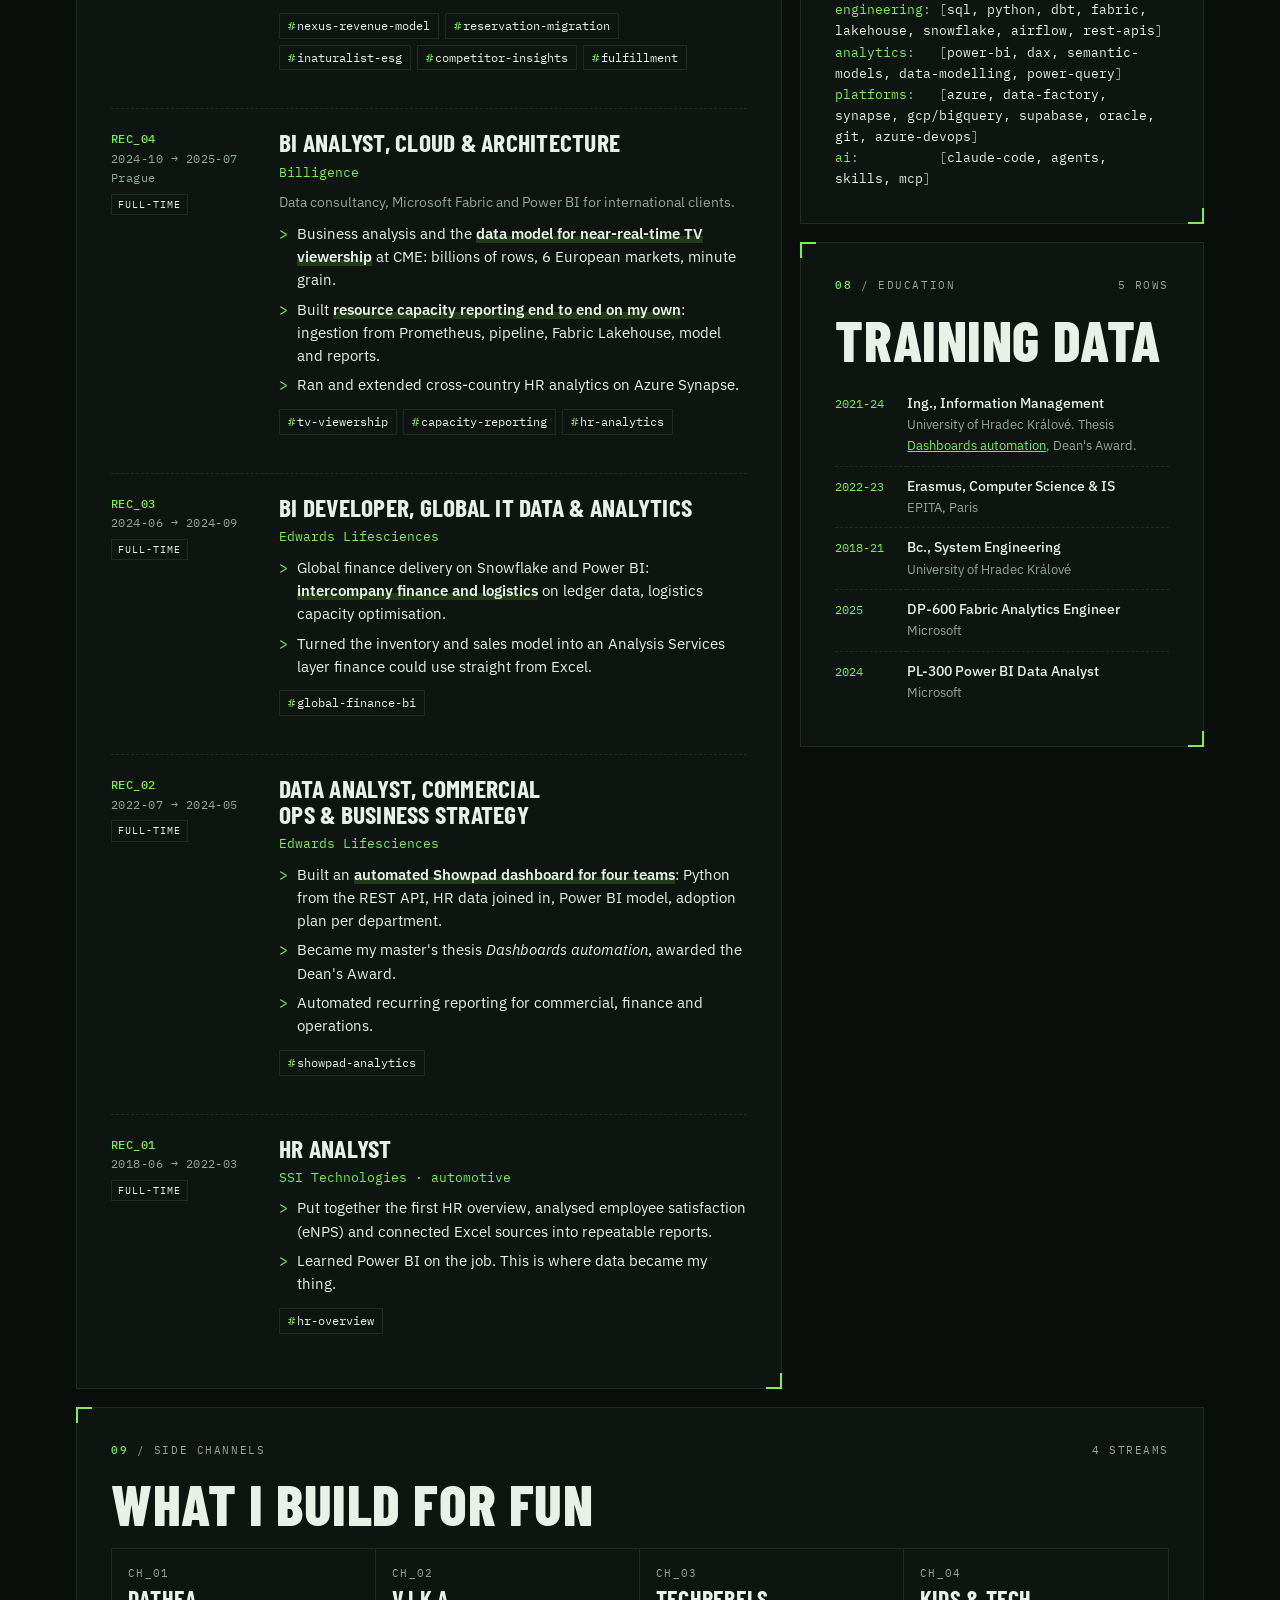
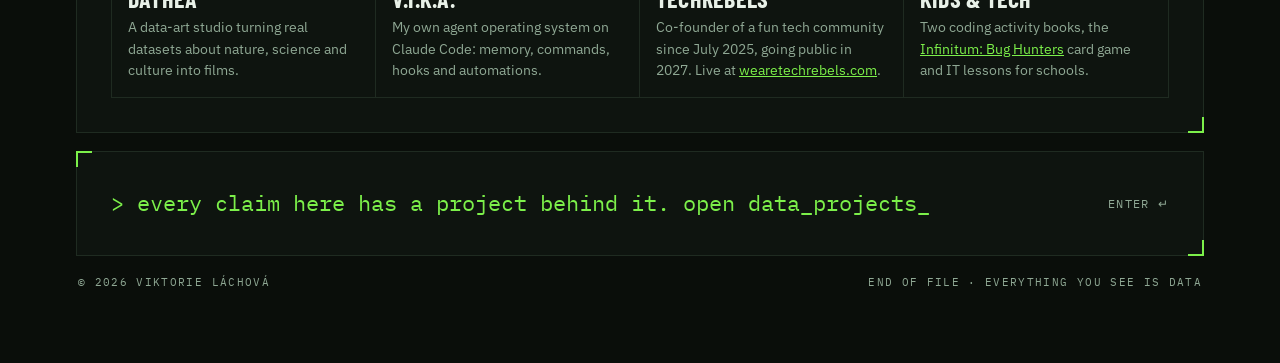
==== commit 9572f37d: "Add leadership section to CV and ELC26 project Leadership signals: informal lead at HX, migration co" ====
--- a/index.html
+++ b/index.html
@@ -96,6 +96,18 @@
 .det.red { border-color: var(--d-red); }
 .det.red .lab { background: var(--d-red); color: var(--d-ink); }
 
+/* leadership: records with a big value, like detections but calmer */
+.leads { display: grid; grid-template-columns: repeat(3, minmax(0, 1fr)); border: 1px solid var(--d-line); }
+@media (max-width: 900px) { .leads { grid-template-columns: repeat(2, minmax(0, 1fr)); } }
+@media (max-width: 560px) { .leads { grid-template-columns: 1fr; } }
+.lead { padding: 18px; border-left: 1px solid var(--d-line); border-top: 1px solid var(--d-line); margin: -1px 0 0 -1px; display: flex; flex-direction: column; gap: 8px; min-width: 0; }
+.lead .k { font-family: var(--d-mono); font-size: 0.66rem; letter-spacing: 0.12em; text-transform: uppercase; color: var(--d-muted); }
+.lead b { font-family: var(--d-display); font-size: clamp(2.2rem, 4vw, 3rem); font-weight: 800; line-height: 0.9; color: var(--d-green); }
+.lead h3 { font-family: var(--d-display); font-size: 1.35rem; font-weight: 700; text-transform: uppercase; line-height: 1; }
+.lead p { font-size: 0.88rem; color: var(--d-muted); }
+.lead p strong { color: var(--d-ink); font-weight: 500; }
+.lead .links { margin-top: auto; }
+
 /* trajectory */
 .traj-wrap { overflow-x: auto; }
 .traj-wrap svg { display: block; width: 100%; min-width: 640px; height: auto; }
@@ -190,7 +202,7 @@
   </header>
 
   <div class="feed" aria-label="Now">
-    <div><span class="t"><i class="rec"></i>Next · 2026-11-02</span><b>STRV</b><span>Senior Data Engineer, contract</span></div>
+    <div><span class="t"><i class="rec"></i>Next · 2026-11-02</span><b>STRV</b><span>Senior Data Engineer, full-time</span></div>
     <div><span class="t"><i></i>Live · since 2026-08</span><b>DreamPro</b><span>Management reporting in their own system</span></div>
     <div><span class="t"><i></i>Live · side channel</span><b>AIMOREAL</b><span>AI films and cost analytics for the studio</span></div>
   </div>
@@ -213,9 +225,23 @@
     <div class="traj-wrap"><svg id="trajSvg" viewBox="0 0 1000 220" role="img" aria-label="Career path from HR analytics in 2018 to data products and AI in 2026"></svg></div>
   </section>
 
+  <section class="frame" aria-labelledby="lead-h">
+    <div class="idx"><span><b>04</b> / leadership</span><span>6 signals · no title required</span></div>
+    <h2 class="big" id="lead-h">Leadership</h2>
+    <p class="lede" style="font-size:1rem">Most of my leading happened without a manager title: holding context, aligning people, teaching and building communities.</p>
+    <div class="leads">
+      <div class="lead"><span class="k">HX Expeditions · informal lead</span><b>1 team</b><h3>The person with the context</h3><p>Held the business and platform context of the data team, <strong>unblocked colleagues</strong>, joined prioritisation and capacity planning and <strong>stepped in for the manager</strong> when needed.</p><div class="links"><a href="projects.html#hx-nexus">nexus</a></div></div>
+      <div class="lead"><span class="k">HX Expeditions · migration</span><b>30</b><h3>Scenarios to a shared fix</h3><p>Coordinated the data side of a system migration across <strong>data, IT and the migration team</strong>: every mismatch classified, reported and tracked to resolution.</p><div class="links"><a href="projects.html#hx-migration">reservation-migration</a></div></div>
+      <div class="lead"><span class="k">DreamPro · lead consultant</span><b>39</b><h3>Decisions with the client</h3><p>I <strong>lead the engagement</strong> with DreamPro's leadership: scope, priorities and a shared decision log, so every number has a documented reason.</p><div class="links"><a href="projects.html#dreampro">dreampro</a></div></div>
+      <div class="lead"><span class="k">ELC26 · Engineering Leaders Community</span><b>ELC26</b><h3>Interviewing leaders</h3><p>Interviewed speakers at the <strong>Engineering Leaders Community conference</strong>, for example Riz Iqbal, Director of Engineering at Superhuman, on trust and listening to your team.</p><div class="links"><a href="projects.html#elc26">elc26</a></div></div>
+      <div class="lead"><span class="k">techRebels · co-founder</span><b>2025</b><h3>Building a community</h3><p><strong>Co-founded techRebels</strong>, a social playground built around technology, and built its website. Public launch in 2027.</p><div class="links"><a href="projects.html#techrebels">techrebels</a></div></div>
+      <div class="lead"><span class="k">Teaching · since 2018</span><b>4</b><h3>Topics I train people in</h3><p><strong>dbt, SQL, data modelling and Fabric capacity</strong> for colleagues at HX, Power BI sessions earlier, and IT lessons and coding books for kids.</p><div class="links"><a href="projects.html#kids-tech">kids-tech</a></div></div>
+    </div>
+  </section>
+
   <div class="cols">
     <section class="frame" aria-labelledby="log-h">
-      <div class="idx"><span><b>04</b> / log</span><span>6 records · newest first</span></div>
+      <div class="idx"><span><b>05</b> / log</span><span>6 records · newest first</span></div>
       <h2 class="big" id="log-h">Experience</h2>
 
       <article class="rec">
@@ -306,19 +332,20 @@
 
     <div class="side">
       <section class="frame" aria-labelledby="feat-h">
-        <div class="idx"><span><b>05</b> / features</span><span>weight</span></div>
+        <div class="idx"><span><b>06</b> / features</span><span>weight</span></div>
         <h2 class="big" id="feat-h">Strengths</h2>
         <div class="feat">
           <div><b>Business to data</b><span class="w">0.96</span><span class="bar" style="width:96%"></span><span class="d">I sit with the people who use the numbers and turn their questions into models.</span></div>
           <div><b>Semantic models</b><span class="w">0.95</span><span class="bar" style="width:95%"></span><span class="d">Clear grain, clear metrics, one definition everybody trusts.</span></div>
           <div><b>End-to-end ownership</b><span class="w">0.92</span><span class="bar" style="width:92%"></span><span class="d">From discovery and requirements to pipelines, reports and adoption.</span></div>
           <div><b>Calm in messy data</b><span class="w">0.90</span><span class="bar" style="width:90%"></span><span class="d">Migrations, duplicates, missing history: I find the rule that makes it explainable.</span></div>
+          <div><b>Leading without a title</b><span class="w">0.88</span><span class="bar" style="width:88%"></span><span class="d">Context holder, aligner and teacher. I create owners, not dependence.</span></div>
           <div><b>AI-assisted engineering</b><span class="w">0.82</span><span class="bar" style="width:82%"></span><span class="d">Agents and Claude Code daily, results always validated on the data.</span></div>
         </div>
       </section>
 
       <section class="frame" aria-labelledby="stack-h">
-        <div class="idx"><span><b>06</b> / stack.yml</span><span>utf-8</span></div>
+        <div class="idx"><span><b>07</b> / stack.yml</span><span>utf-8</span></div>
         <h2 class="big" id="stack-h">Stack</h2>
 <pre class="code"><span class="c"># tools I ship with</span>
 <span class="k">engineering</span><span class="p">:</span> <span class="p">[</span>sql, python, dbt, fabric, lakehouse, snowflake, airflow, rest-apis<span class="p">]</span>
@@ -328,7 +355,7 @@
       </section>
 
       <section class="frame" aria-labelledby="edu-h">
-        <div class="idx"><span><b>07</b> / education</span><span>5 rows</span></div>
+        <div class="idx"><span><b>08</b> / education</span><span>5 rows</span></div>
         <h2 class="big" id="edu-h">Training data</h2>
         <table class="tbl">
           <tr><td>2021-24</td><td><b>Ing., Information Management</b><span>University of Hradec Králové. Thesis <a href="https://theses.cz/id/qwyja7/" target="_blank" rel="noopener">Dashboards automation</a>, Dean's Award.</span></td></tr>
@@ -342,7 +369,7 @@
   </div>
 
   <section class="frame" aria-labelledby="ch-h">
-    <div class="idx"><span><b>08</b> / side channels</span><span>4 streams</span></div>
+    <div class="idx"><span><b>09</b> / side channels</span><span>4 streams</span></div>
     <h2 class="big" id="ch-h">What I build for fun</h2>
     <div class="chan">
       <div><span class="n">CH_01</span><h3>DATHEA</h3><p>A data-art studio turning real datasets about nature, science and culture into films.</p></div>
--- a/site.css
+++ b/site.css
@@ -1,59 +1,63 @@
-/* Shared look for all portfolio pages: earthy brown to moss green, beige paper, Bricolage Grotesque + IBM Plex. */
+/* Shared look for all portfolio pages, in the DATHEA "Everything you see is data" language:
+   near-black screen, acid green, one red tracker accent, HUD corner ticks, mono labels, condensed uppercase headlines.
+   Deliberately single-theme (a screen), so the palette is the same for every viewer. */
 :root {
-  color-scheme: light;
-  --paper: #E9E6D6; --sheet: #F3F1E6; --sheet-2: #DFDCC7;
-  --ink: #2A2418; --muted: #625D4A; --line: #CBC7AD; --grid: #C3BEA0;
-  --hero-a: #4A2F1D; --hero-b: #5E4A2E; --hero-c: #3F5A3A; --hero-ink: #F3F0E2;
-  --sig: #6E4A2C; --moss: #4F6B3E; --up: #4F6B3E; --down: #9A5A36;
-  --c-de: #4F6440; --c-ae: #789064; --c-da: #9C8A4A; --c-ba: #9A6B48;
-  --c-ds: #66703A; --c-mle: #7D705A; --c-aie: #A8653E; --c-me: #4A2F1D;
-  --k-job: #6B4630; --k-freelance: #4F6B3E; --k-case: #9C8A4A; --k-project: #789064; --k-creative: #9A6B48;
-  --f-display: "Bricolage Grotesque", "Segoe UI", system-ui, sans-serif;
+  color-scheme: dark;
+  --paper: #0A0E0A; --sheet: #0E140F; --sheet-2: #142017;
+  --ink: #E8F1E8; --muted: #8FA894; --line: #1F2B21; --grid: #22302A;
+  --hero-a: #0E140F; --hero-b: #0E140F; --hero-c: #0E140F; --hero-ink: #E8F1E8;
+  --sig: #7CF04A; --moss: #35E07A; --up: #7CF04A; --down: #E8402F; --red: #E8402F;
+  /* data roles on the skill web */
+  --c-de: #2E9BE0; --c-ae: #35E07A; --c-da: #EFB13B; --c-ba: #E6449B;
+  --c-ds: #C9F27C; --c-mle: #8FA894; --c-aie: #FF8A3D; --c-me: #7CF04A;
+  /* project types */
+  --k-job: #7CF04A; --k-freelance: #2E9BE0; --k-case: #EFB13B; --k-project: #35E07A; --k-creative: #E6449B;
+  --f-display: "Barlow Condensed", "Bahnschrift", "Arial Narrow", sans-serif;
   --f-body: "IBM Plex Sans", "Segoe UI", system-ui, sans-serif;
-  --f-mono: "IBM Plex Mono", ui-monospace, Consolas, monospace;
-}
-@media (prefers-color-scheme: dark) { :root:not([data-theme="light"]) {
-  color-scheme: dark;
-  --paper: #191B14; --sheet: #22251B; --sheet-2: #2C3023; --ink: #EEEBDC; --muted: #ADA98F; --line: #3B3F2E; --grid: #444833;
-  --hero-a: #2E1D12; --hero-b: #45361F; --hero-c: #2F4529;
-  --sig: #D2AE80; --moss: #A8BF8F; --up: #A8BF8F; --down: #D9977A;
-  --c-de: #94A585; --c-ae: #B3C6A2; --c-da: #D3C182; --c-ba: #CC9D7E; --c-ds: #A9AE68; --c-mle: #B8AA92; --c-aie: #E09B6E; --c-me: #E3C49A;
-  --k-job: #D2A57E; --k-freelance: #A8BF8F; --k-case: #D3C182; --k-project: #B3C6A2; --k-creative: #CC9D7E;
-} }
-:root[data-theme="dark"] {
-  color-scheme: dark;
-  --paper: #191B14; --sheet: #22251B; --sheet-2: #2C3023; --ink: #EEEBDC; --muted: #ADA98F; --line: #3B3F2E; --grid: #444833;
-  --hero-a: #2E1D12; --hero-b: #45361F; --hero-c: #2F4529;
-  --sig: #D2AE80; --moss: #A8BF8F; --up: #A8BF8F; --down: #D9977A;
-  --c-de: #94A585; --c-ae: #B3C6A2; --c-da: #D3C182; --c-ba: #CC9D7E; --c-ds: #A9AE68; --c-mle: #B8AA92; --c-aie: #E09B6E; --c-me: #E3C49A;
-  --k-job: #D2A57E; --k-freelance: #A8BF8F; --k-case: #D3C182; --k-project: #B3C6A2; --k-creative: #CC9D7E;
+  --f-mono: "IBM Plex Mono", Consolas, ui-monospace, monospace;
 }
 * { box-sizing: border-box; }
-html { scroll-behavior: smooth; }
+html { scroll-behavior: smooth; background: var(--paper); }
 @media (prefers-reduced-motion: reduce) { html { scroll-behavior: auto; } }
 body { background: var(--paper); color: var(--ink); font-family: var(--f-body); font-size: 15.5px; line-height: 1.55; margin: 0; }
+body::after { content: ""; position: fixed; inset: 0; pointer-events: none; z-index: 50;
+  background: repeating-linear-gradient(180deg, rgba(232,241,232,0.025) 0 1px, transparent 1px 3px); }
+::selection { background: var(--sig); color: var(--paper); }
 .wrap { max-width: 1160px; margin: 0 auto; padding-block: 14px 72px;
   padding-left: max(16px, env(safe-area-inset-left, 0px)); padding-right: max(16px, env(safe-area-inset-right, 0px));
-  display: flex; flex-direction: column; gap: 22px; }
-h1, h2, h3 { font-family: var(--f-display); text-wrap: balance; margin: 0; line-height: 1.08; }
-h1 { font-size: clamp(2.5rem, 8vw, 5rem); font-weight: 800; letter-spacing: -0.035em; }
-h2 { font-size: clamp(1.45rem, 3.2vw, 2rem); font-weight: 700; letter-spacing: -0.015em; }
-h3 { font-size: 1.05rem; font-weight: 700; }
+  display: flex; flex-direction: column; gap: 18px; }
+h1, h2, h3 { font-family: var(--f-display); text-wrap: balance; margin: 0; line-height: 0.95; text-transform: uppercase; letter-spacing: 0.01em; }
+h1 { font-size: clamp(2.8rem, 9vw, 6rem); font-weight: 800; line-height: 0.88; }
+h2 { font-size: clamp(1.9rem, 5vw, 3.2rem); font-weight: 800; }
+h3 { font-size: 1.3rem; font-weight: 700; }
 p { margin: 0; max-width: 68ch; }
 a { color: var(--sig); }
-.eyebrow { font-family: var(--f-mono); font-size: 0.72rem; letter-spacing: 0.14em; text-transform: uppercase; color: var(--sig); }
+.eyebrow { font-family: var(--f-mono); font-size: 0.7rem; letter-spacing: 0.14em; text-transform: uppercase; color: var(--sig); }
 .muted { color: var(--muted); }
 :focus-visible { outline: 2px solid var(--sig); outline-offset: 2px; }
 button { font: inherit; color: inherit; }
-section { background: var(--sheet); border: 1px solid var(--line); border-radius: 22px; padding: clamp(18px, 4vw, 34px); display: flex; flex-direction: column; gap: 18px; scroll-margin-top: 12px; }
-.sec-head { display: flex; flex-direction: column; gap: 6px; }
-.tag { font-family: var(--f-mono); font-size: 0.68rem; padding: 2px 8px; border-radius: 999px; background: var(--sheet-2); color: var(--muted); }
 
-/* site navigation shared by every page */
+/* every panel is a HUD frame: thin border, green corner ticks */
+section { position: relative; background: var(--sheet); border: 1px solid var(--line); border-radius: 0; padding: clamp(18px, 4vw, 34px); display: flex; flex-direction: column; gap: 18px; scroll-margin-top: 12px; }
+section::before, section::after { content: ""; position: absolute; width: 14px; height: 14px; border-color: var(--sig); border-style: solid; pointer-events: none; }
+section::before { top: -1px; left: -1px; border-width: 2px 0 0 2px; }
+section::after { bottom: -1px; right: -1px; border-width: 0 2px 2px 0; }
+.sec-head { display: flex; flex-direction: column; gap: 8px; }
+.tag { font-family: var(--f-mono); font-size: 0.68rem; padding: 2px 8px; border-radius: 0; background: var(--sheet-2); color: var(--muted); }
+
+/* page tabs and HUD line shared by every page */
 .topnav { display: flex; align-items: center; justify-content: space-between; gap: 12px; flex-wrap: wrap; }
-.brand { font-family: var(--f-display); font-weight: 800; font-size: 1.05rem; letter-spacing: -0.02em; color: var(--ink); text-decoration: none; display: inline-flex; align-items: center; gap: 8px; }
-.brand i { width: 26px; height: 26px; border-radius: 8px; background: linear-gradient(150deg, var(--hero-a), var(--hero-c)); display: inline-block; }
-.pages { display: flex; gap: 4px; background: var(--sheet); border: 1px solid var(--line); border-radius: 999px; padding: 4px; }
-.pages a { text-decoration: none; color: var(--muted); font-size: 0.88rem; padding: 6px 14px; border-radius: 999px; }
+.brand { color: var(--ink); text-decoration: none; display: inline-flex; align-items: center; gap: 8px; font-family: var(--f-mono); font-weight: 600; font-size: 0.82rem; letter-spacing: 0.08em; text-transform: uppercase; }
+.brand i { width: 12px; height: 12px; background: var(--sig); display: inline-block; }
+.pages { display: flex; border: 1px solid var(--line); }
+.pages a { text-decoration: none; color: var(--muted); font-family: var(--f-mono); font-size: 0.74rem; letter-spacing: 0.08em; text-transform: uppercase; padding: 7px 12px; border-left: 1px solid var(--line); }
+.pages a:first-child { border-left: 0; }
 .pages a:hover { color: var(--ink); }
-.pages a[aria-current="page"] { background: var(--ink); color: var(--paper); }
+.pages a[aria-current="page"] { background: var(--sig); color: var(--paper); }
+.hud { display: flex; justify-content: space-between; align-items: center; gap: 12px; flex-wrap: wrap; font-family: var(--f-mono); font-size: 0.72rem; letter-spacing: 0.1em; text-transform: uppercase; color: var(--muted); }
+.hud b { color: var(--sig); font-weight: 500; }
+
+/* detection box: a border with a filled confidence label sitting on top of it */
+.detect { position: relative; border: 1.5px solid var(--sig); }
+.detect > .lab { position: absolute; top: -1px; left: -1.5px; transform: translateY(-100%); background: var(--sig); color: var(--paper); font-family: var(--f-mono); font-weight: 600; font-size: 0.66rem; letter-spacing: 0.06em; padding: 1px 7px; white-space: nowrap; text-transform: uppercase; }
+@keyframes blink { 50% { opacity: 0.15; } }
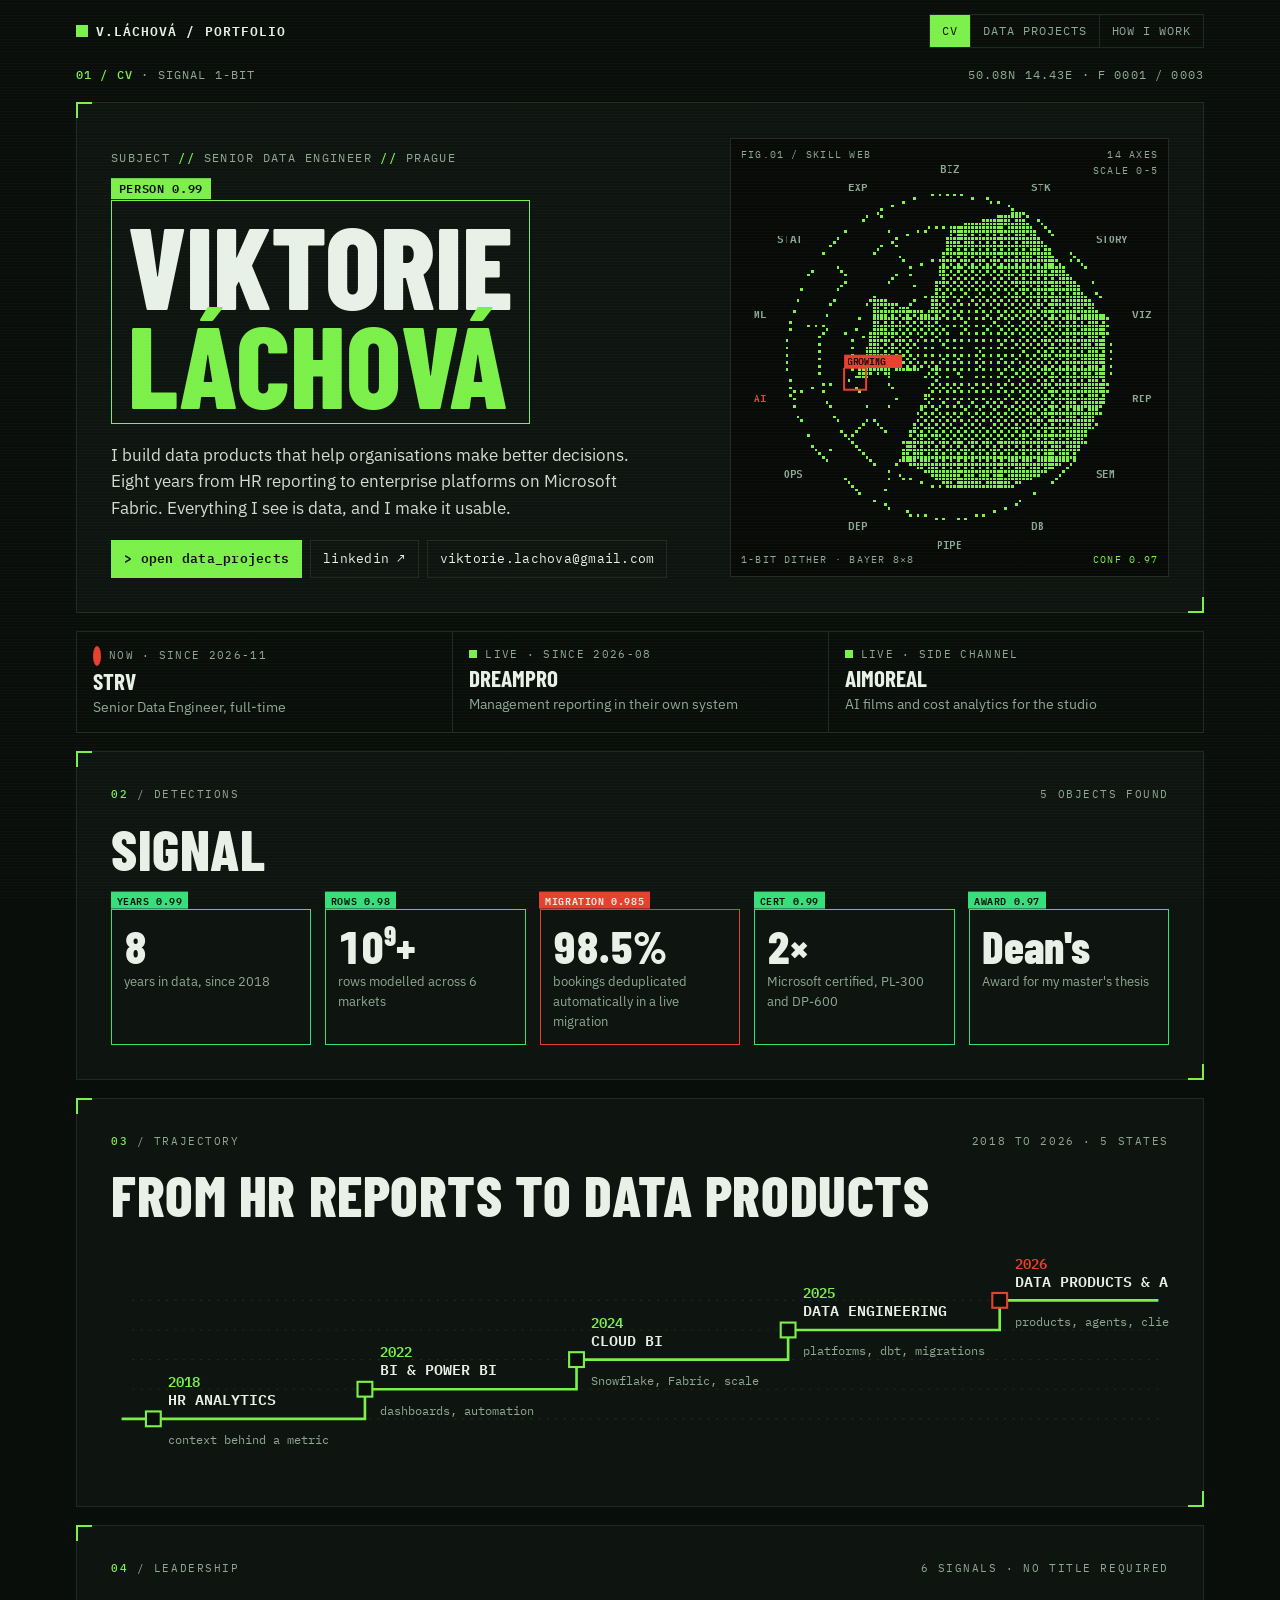
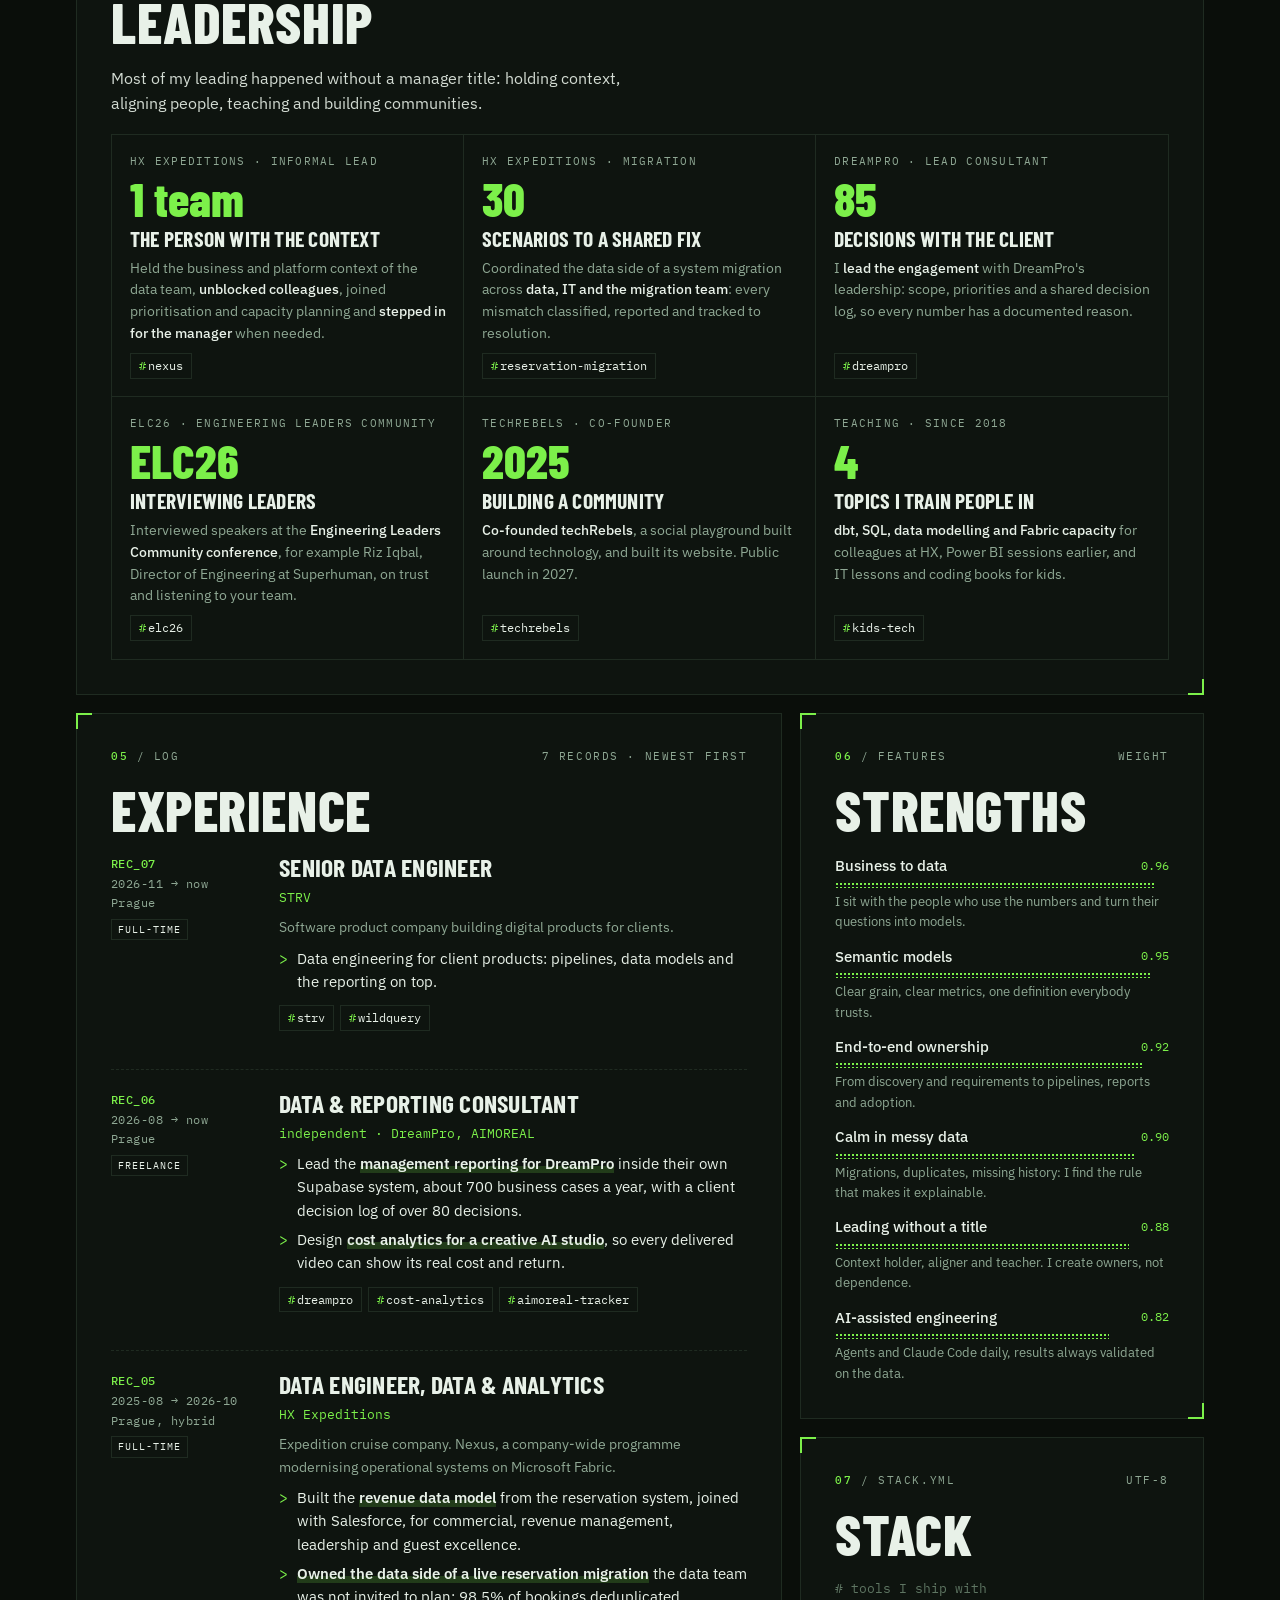
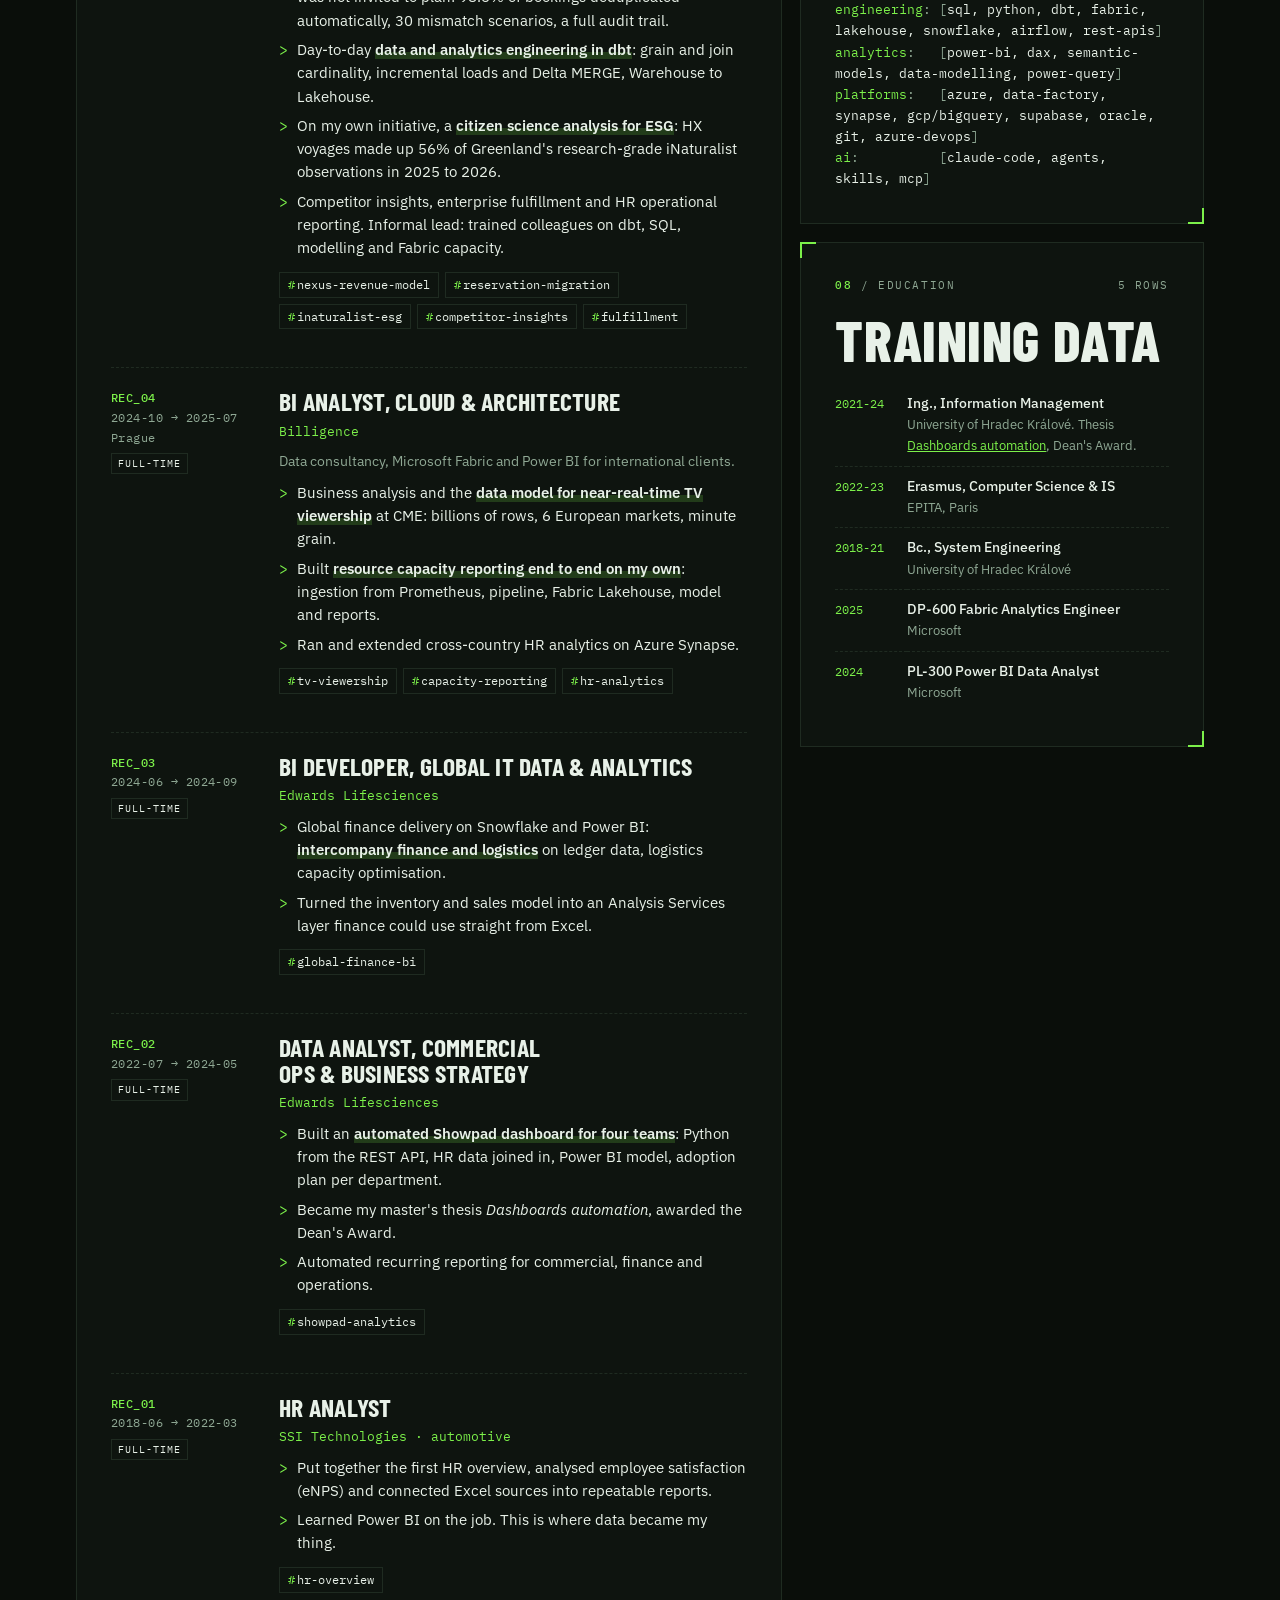
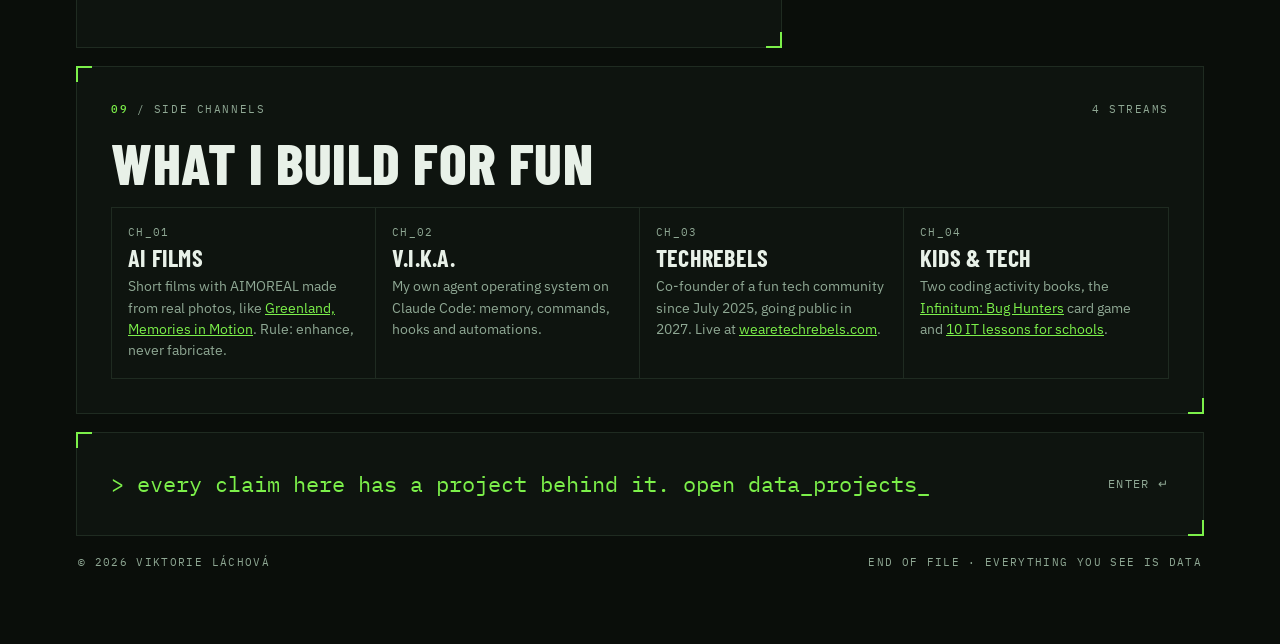
==== commit 9c892a39: "Complete project details, STRV role, drop DATHEA - Result and impact for every project that has a so" ====
--- a/index.html
+++ b/index.html
@@ -12,7 +12,7 @@
 <link rel="stylesheet" href="https://fonts.googleapis.com/css2?family=Barlow+Condensed:wght@500;700;800&family=IBM+Plex+Mono:wght@400;500;600&family=IBM+Plex+Sans:wght@400;500&display=swap">
 <link rel="stylesheet" href="site.css">
 <style>
-/* CV in the DATHEA "Everything you see is data" language: near-black screen, 1-bit dithered acid green,
+/* CV in the "Everything you see is data" language: near-black screen, 1-bit dithered acid green,
    one red tracker accent, HUD corner tags, detection boxes with confidence, records instead of cards.
    Deliberately single-theme (a screen), so every colour is set here explicitly. */
 :root {
@@ -202,7 +202,7 @@
   </header>
 
   <div class="feed" aria-label="Now">
-    <div><span class="t"><i class="rec"></i>Next · 2026-11-02</span><b>STRV</b><span>Senior Data Engineer, full-time</span></div>
+    <div><span class="t"><i class="rec"></i>Now · since 2026-11</span><b>STRV</b><span>Senior Data Engineer, full-time</span></div>
     <div><span class="t"><i></i>Live · since 2026-08</span><b>DreamPro</b><span>Management reporting in their own system</span></div>
     <div><span class="t"><i></i>Live · side channel</span><b>AIMOREAL</b><span>AI films and cost analytics for the studio</span></div>
   </div>
@@ -232,7 +232,7 @@
     <div class="leads">
       <div class="lead"><span class="k">HX Expeditions · informal lead</span><b>1 team</b><h3>The person with the context</h3><p>Held the business and platform context of the data team, <strong>unblocked colleagues</strong>, joined prioritisation and capacity planning and <strong>stepped in for the manager</strong> when needed.</p><div class="links"><a href="projects.html#hx-nexus">nexus</a></div></div>
       <div class="lead"><span class="k">HX Expeditions · migration</span><b>30</b><h3>Scenarios to a shared fix</h3><p>Coordinated the data side of a system migration across <strong>data, IT and the migration team</strong>: every mismatch classified, reported and tracked to resolution.</p><div class="links"><a href="projects.html#hx-migration">reservation-migration</a></div></div>
-      <div class="lead"><span class="k">DreamPro · lead consultant</span><b>39</b><h3>Decisions with the client</h3><p>I <strong>lead the engagement</strong> with DreamPro's leadership: scope, priorities and a shared decision log, so every number has a documented reason.</p><div class="links"><a href="projects.html#dreampro">dreampro</a></div></div>
+      <div class="lead"><span class="k">DreamPro · lead consultant</span><b>85</b><h3>Decisions with the client</h3><p>I <strong>lead the engagement</strong> with DreamPro's leadership: scope, priorities and a shared decision log, so every number has a documented reason.</p><div class="links"><a href="projects.html#dreampro">dreampro</a></div></div>
       <div class="lead"><span class="k">ELC26 · Engineering Leaders Community</span><b>ELC26</b><h3>Interviewing leaders</h3><p>Interviewed speakers at the <strong>Engineering Leaders Community conference</strong>, for example Riz Iqbal, Director of Engineering at Superhuman, on trust and listening to your team.</p><div class="links"><a href="projects.html#elc26">elc26</a></div></div>
       <div class="lead"><span class="k">techRebels · co-founder</span><b>2025</b><h3>Building a community</h3><p><strong>Co-founded techRebels</strong>, a social playground built around technology, and built its website. Public launch in 2027.</p><div class="links"><a href="projects.html#techrebels">techrebels</a></div></div>
       <div class="lead"><span class="k">Teaching · since 2018</span><b>4</b><h3>Topics I train people in</h3><p><strong>dbt, SQL, data modelling and Fabric capacity</strong> for colleagues at HX, Power BI sessions earlier, and IT lessons and coding books for kids.</p><div class="links"><a href="projects.html#kids-tech">kids-tech</a></div></div>
@@ -241,8 +241,21 @@
 
   <div class="cols">
     <section class="frame" aria-labelledby="log-h">
-      <div class="idx"><span><b>05</b> / log</span><span>6 records · newest first</span></div>
+      <div class="idx"><span><b>05</b> / log</span><span>7 records · newest first</span></div>
       <h2 class="big" id="log-h">Experience</h2>
+
+      <article class="rec">
+        <div class="meta"><span class="id">REC_07</span><br>2026-11 → now<br>Prague<br><span class="type">full-time</span></div>
+        <div class="body">
+          <h3>Senior Data Engineer</h3>
+          <span class="org">STRV</span>
+          <span class="ctx">Software product company building digital products for clients.</span>
+          <ul>
+            <li>Data engineering for client products: pipelines, data models and the reporting on top.</li>
+          </ul>
+          <div class="links"><a href="projects.html#strv">strv</a><a href="projects.html#wildquery">wildquery</a></div>
+        </div>
+      </article>
 
       <article class="rec">
         <div class="meta"><span class="id">REC_06</span><br>2026-08 → now<br>Prague<br><span class="type">freelance</span></div>
@@ -250,7 +263,7 @@
           <h3>Data & reporting consultant</h3>
           <span class="org">independent · DreamPro, AIMOREAL</span>
           <ul>
-            <li>Lead the <strong>management reporting for DreamPro</strong> inside their own Supabase system, about 700 business cases a year, with a client decision log of 39 decisions.</li>
+            <li>Lead the <strong>management reporting for DreamPro</strong> inside their own Supabase system, about 700 business cases a year, with a client decision log of over 80 decisions.</li>
             <li>Design <strong>cost analytics for a creative AI studio</strong>, so every delivered video can show its real cost and return.</li>
           </ul>
           <div class="links"><a href="projects.html#dreampro">dreampro</a><a href="projects.html#aimoreal-cost">cost-analytics</a><a href="projects.html#aimoreal-tracker">aimoreal-tracker</a></div>
@@ -267,7 +280,7 @@
             <li>Built the <strong>revenue data model</strong> from the reservation system, joined with Salesforce, for commercial, revenue management, leadership and guest excellence.</li>
             <li><strong>Owned the data side of a live reservation migration</strong> the data team was not invited to plan: 98.5% of bookings deduplicated automatically, 30 mismatch scenarios, a full audit trail.</li>
             <li>Day-to-day <strong>data and analytics engineering in dbt</strong>: grain and join cardinality, incremental loads and Delta MERGE, Warehouse to Lakehouse.</li>
-            <li>On my own initiative, a <strong>citizen science analysis for ESG</strong>: HX guests make up 47.2% of Greenland's iNaturalist observations.</li>
+            <li>On my own initiative, a <strong>citizen science analysis for ESG</strong>: HX voyages made up 56% of Greenland's research-grade iNaturalist observations in 2025 to 2026.</li>
             <li>Competitor insights, enterprise fulfillment and HR operational reporting. Informal lead: trained colleagues on dbt, SQL, modelling and Fabric capacity.</li>
           </ul>
           <div class="links"><a href="projects.html#hx-nexus">nexus-revenue-model</a><a href="projects.html#hx-migration">reservation-migration</a><a href="projects.html#hx-inaturalist">inaturalist-esg</a><a href="projects.html#hx-competitor">competitor-insights</a><a href="projects.html#hx-fulfillment">fulfillment</a></div>
@@ -372,10 +385,10 @@
     <div class="idx"><span><b>09</b> / side channels</span><span>4 streams</span></div>
     <h2 class="big" id="ch-h">What I build for fun</h2>
     <div class="chan">
-      <div><span class="n">CH_01</span><h3>DATHEA</h3><p>A data-art studio turning real datasets about nature, science and culture into films.</p></div>
+      <div><span class="n">CH_01</span><h3>AI films</h3><p>Short films with AIMOREAL made from real photos, like <a href="projects.html#aimoreal-film">Greenland, Memories in Motion</a>. Rule: enhance, never fabricate.</p></div>
       <div><span class="n">CH_02</span><h3>V.I.K.A.</h3><p>My own agent operating system on Claude Code: memory, commands, hooks and automations.</p></div>
       <div><span class="n">CH_03</span><h3>techRebels</h3><p>Co-founder of a fun tech community since July 2025, going public in 2027. Live at <a href="https://wearetechrebels.com" target="_blank" rel="noopener">wearetechrebels.com</a>.</p></div>
-      <div><span class="n">CH_04</span><h3>Kids & tech</h3><p>Two coding activity books, the <a href="projects.html#bug-hunters">Infinitum: Bug Hunters</a> card game and IT lessons for schools.</p></div>
+      <div><span class="n">CH_04</span><h3>Kids & tech</h3><p>Two coding activity books, the <a href="projects.html#bug-hunters">Infinitum: Bug Hunters</a> card game and <a href="projects.html#kids-tech">10 IT lessons for schools</a>.</p></div>
     </div>
   </section>
 
--- a/site.css
+++ b/site.css
@@ -1,4 +1,4 @@
-/* Shared look for all portfolio pages, in the DATHEA "Everything you see is data" language:
+/* Shared look for all portfolio pages, in the "Everything you see is data" language:
    near-black screen, acid green, one red tracker accent, HUD corner ticks, mono labels, condensed uppercase headlines.
    Deliberately single-theme (a screen), so the palette is the same for every viewer. */
 :root {
